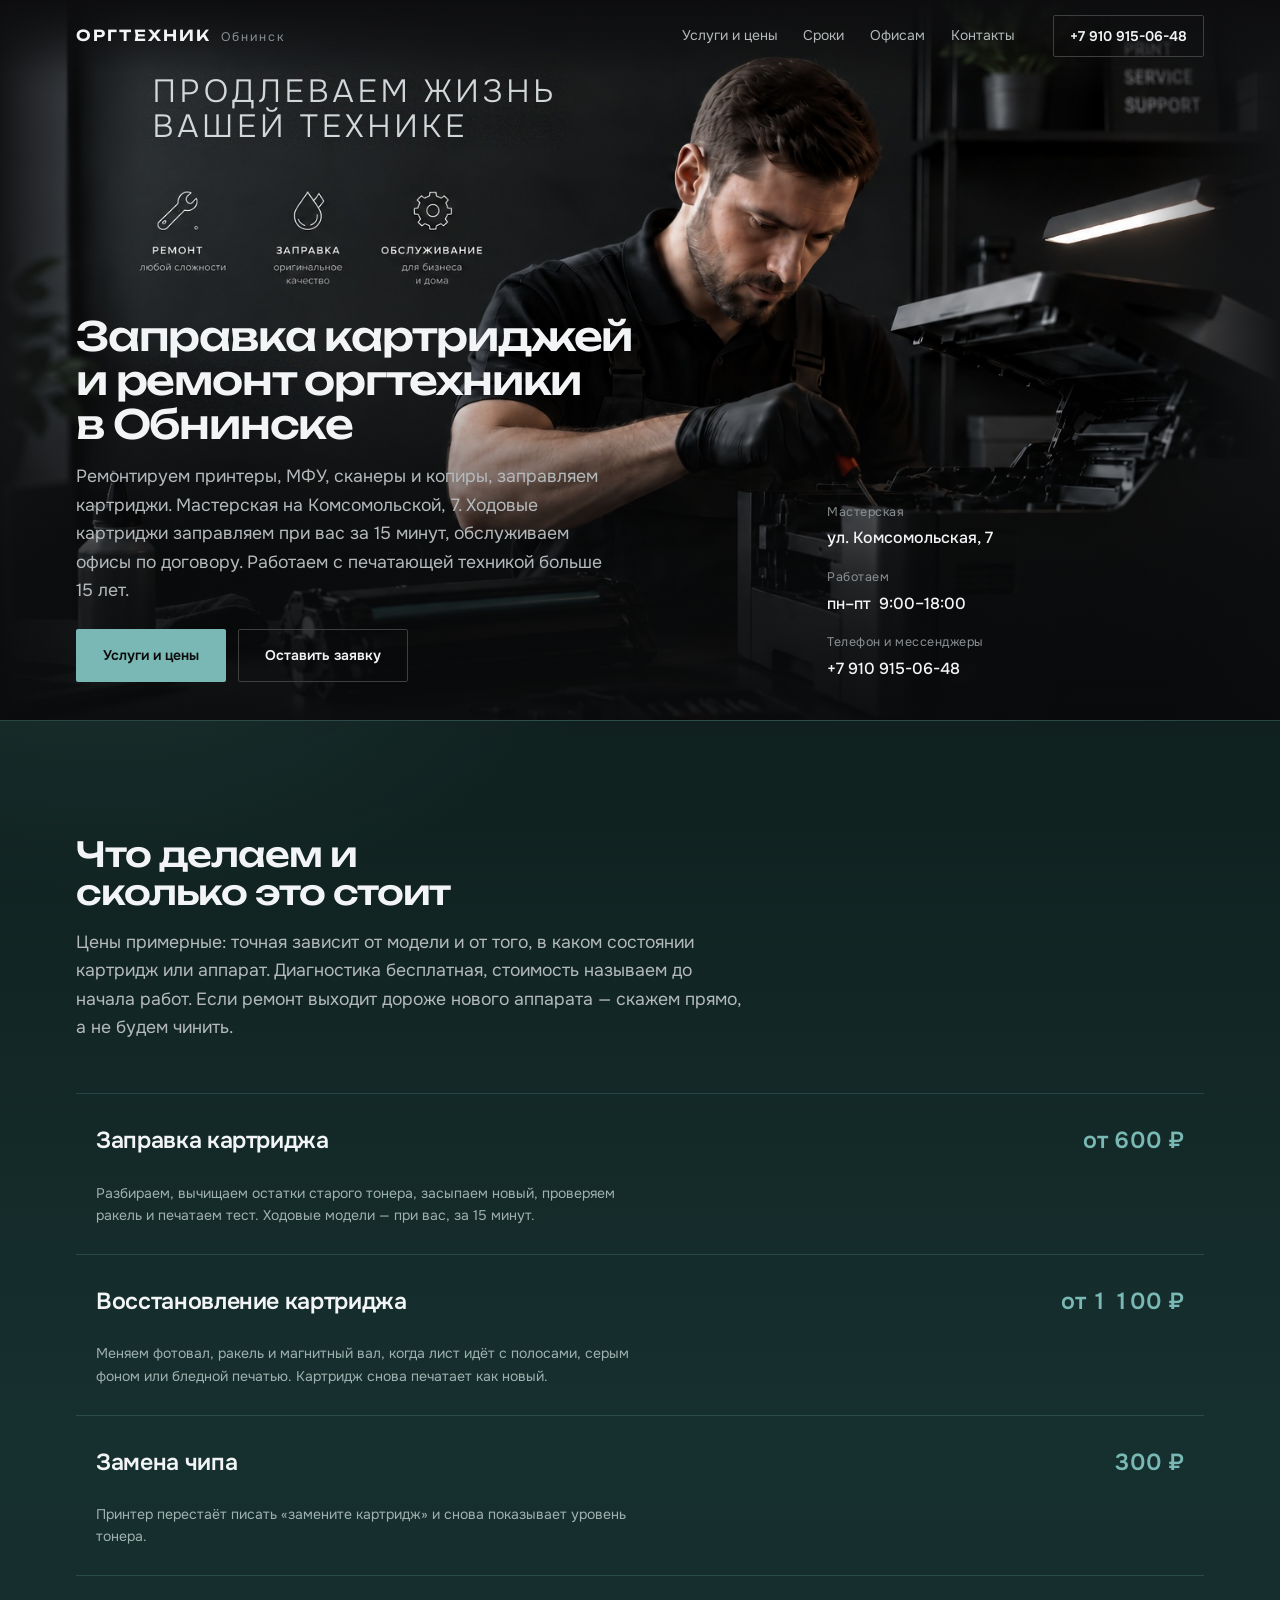
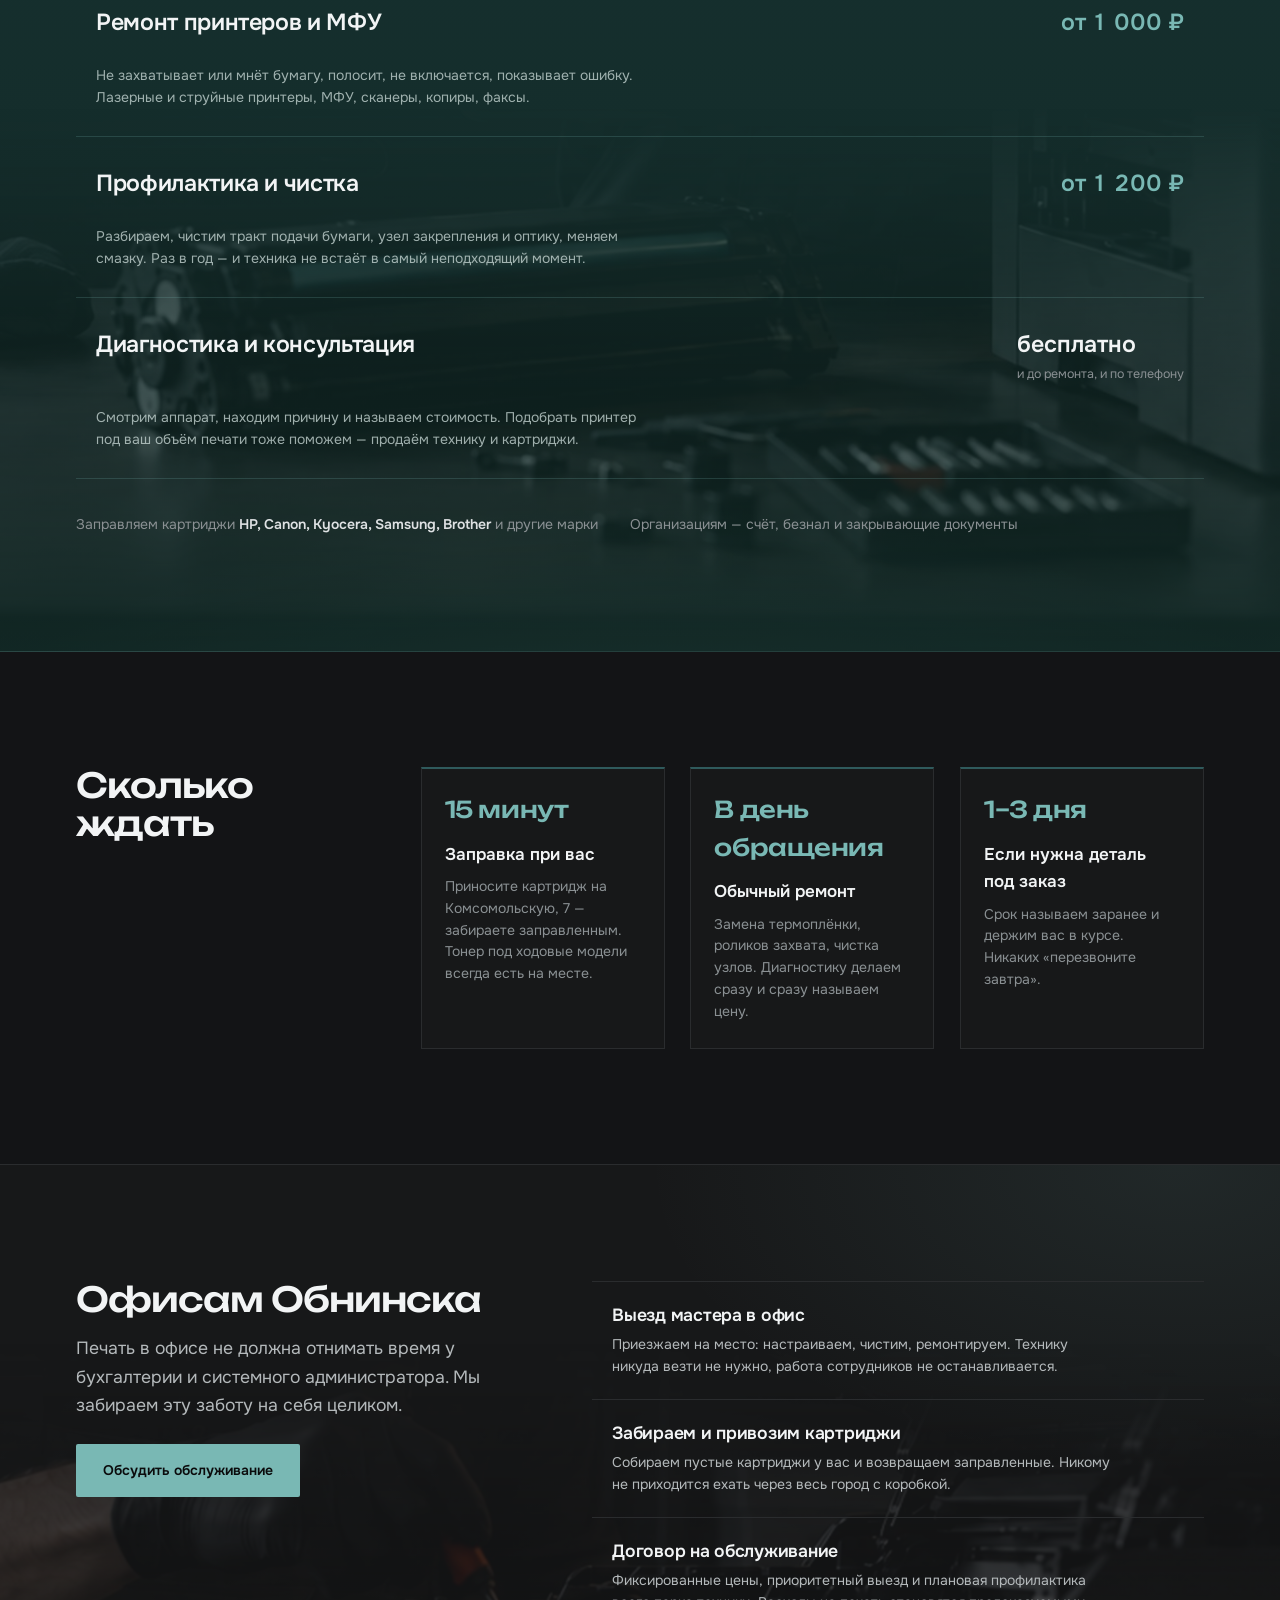
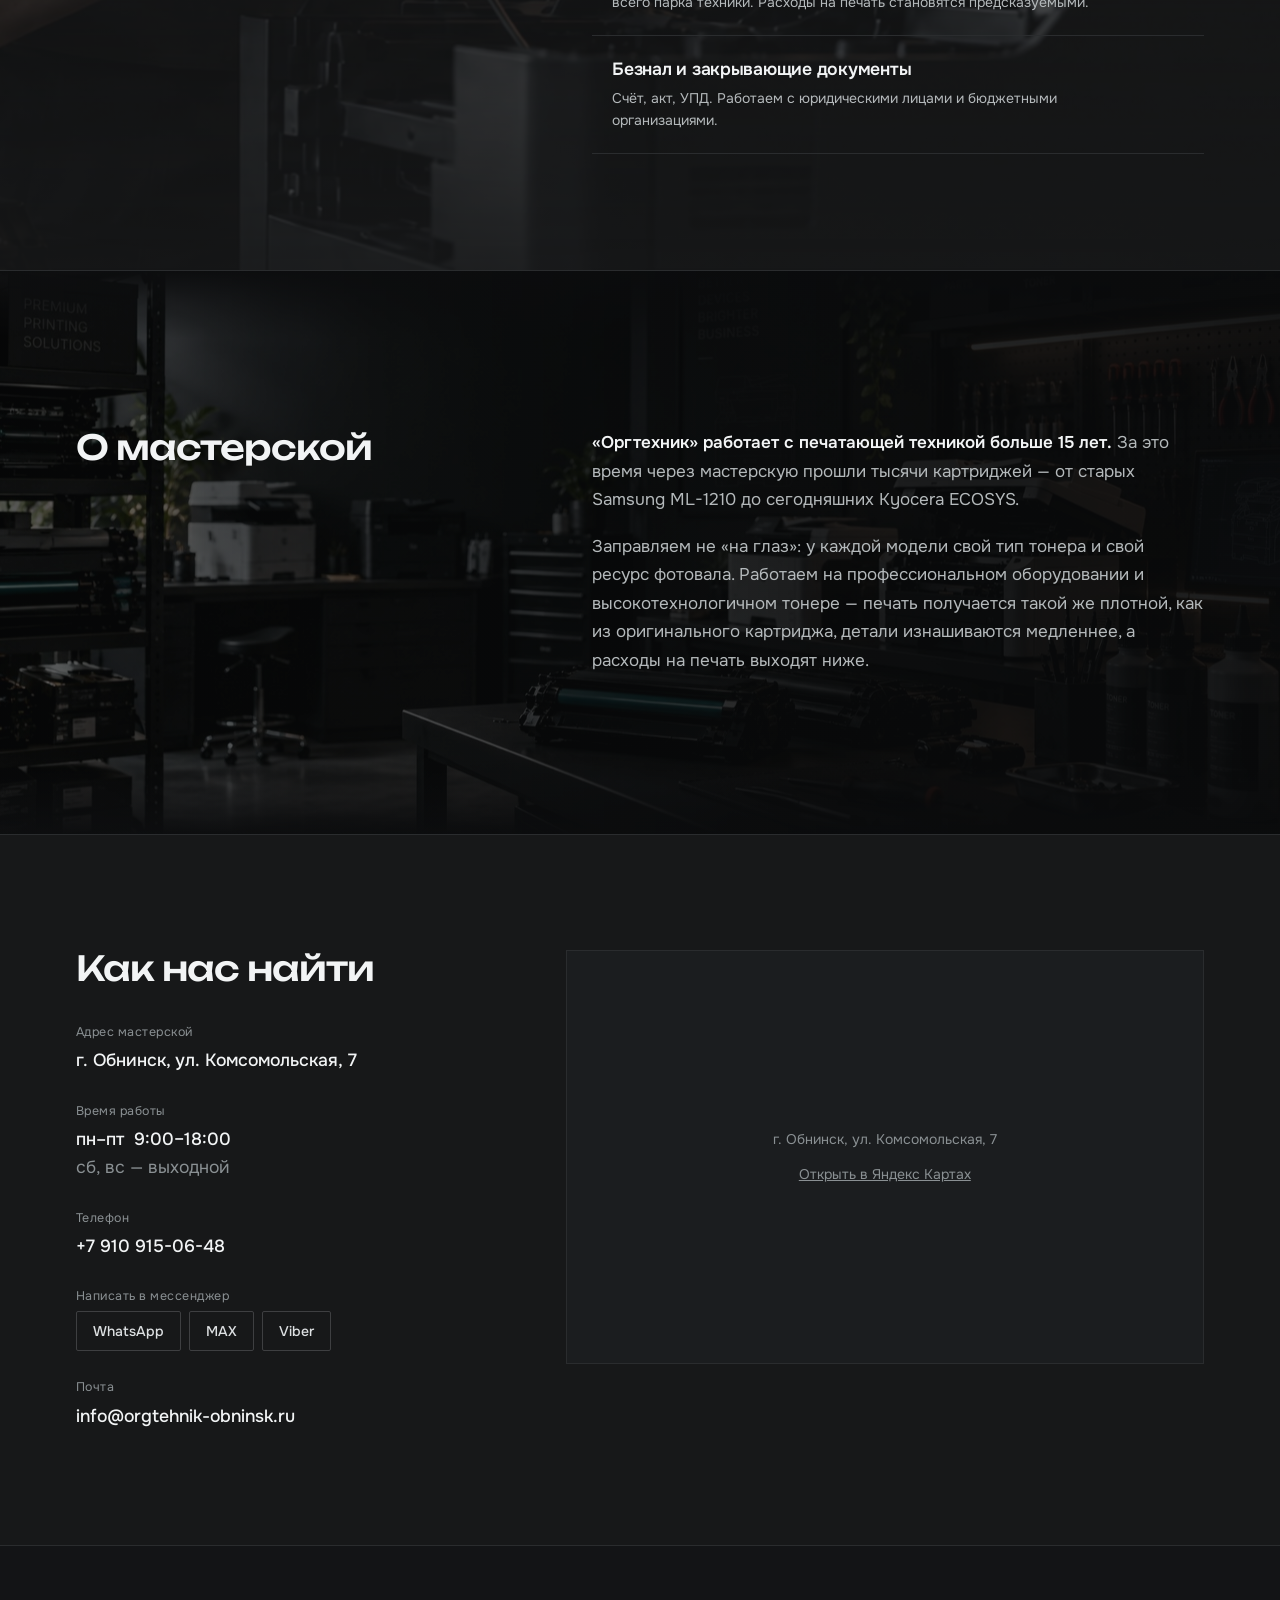
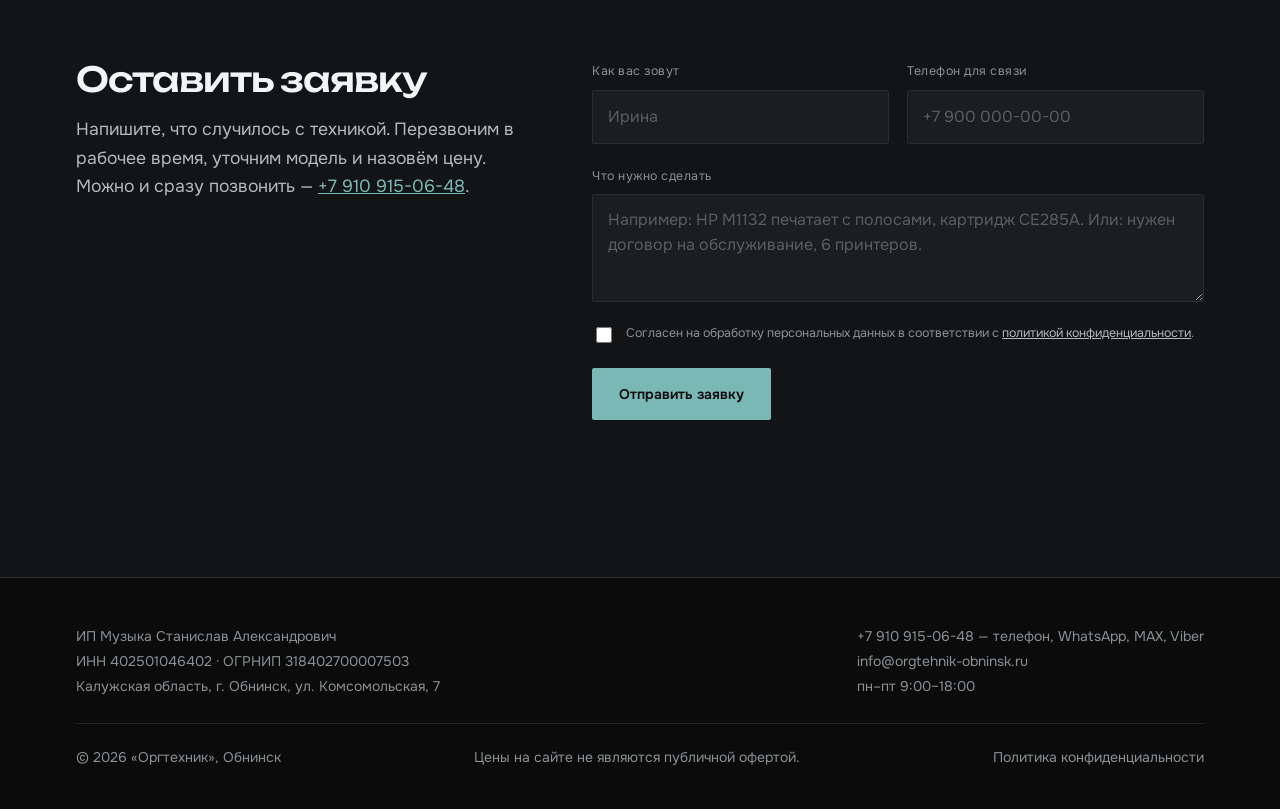
==== index.html @ a23a3994 "Сайт мастерской «Оргтехник», Обнинск Одностраничник на чистом HTML, CSS и JS, без сборки и зависимос" ====
<!doctype html>
<html lang="ru">
<head>
<meta charset="utf-8">
<meta name="viewport" content="width=device-width, initial-scale=1">

<title>Оргтехник — заправка картриджей и ремонт принтеров в Обнинске</title>
<meta name="description" content="Заправка картриджей от 600 ₽ и ремонт принтеров, МФУ, сканеров и копиров в Обнинске. Мастерская на ул. Комсомольская, 7. Выезд в офис, договор на обслуживание, безнал. Опыт более 15 лет.">
<link rel="canonical" href="https://orgtehnik-obninsk.ru/">

<meta property="og:type" content="website">
<meta property="og:locale" content="ru_RU">
<meta property="og:site_name" content="Оргтехник">
<meta property="og:title" content="Оргтехник — заправка картриджей и ремонт принтеров в Обнинске">
<meta property="og:description" content="Заправка при вас за 15 минут, ремонт принтеров и МФУ, обслуживание офисов. Обнинск, ул. Комсомольская, 7.">
<meta property="og:url" content="https://orgtehnik-obninsk.ru/">
<meta property="og:image" content="https://orgtehnik-obninsk.ru/img/hero-1536.jpg">
<meta name="theme-color" content="#131416">

<link rel="icon" href="data:image/svg+xml,%3Csvg xmlns='http://www.w3.org/2000/svg' viewBox='0 0 32 32'%3E%3Crect width='32' height='32' fill='%23131416'/%3E%3Crect x='7' y='9' width='18' height='2.5' fill='%23dee1e3'/%3E%3Crect x='7' y='15' width='18' height='2.5' fill='%23dee1e3'/%3E%3Crect x='7' y='21' width='10' height='2.5' fill='%2379b8b4'/%3E%3C/svg%3E">

<link rel="preconnect" href="https://fonts.googleapis.com">
<link rel="preconnect" href="https://fonts.gstatic.com" crossorigin>
<link href="https://fonts.googleapis.com/css2?family=Onest:wght@300;400;500;600;700&family=Unbounded:wght@400;500;600&display=swap" rel="stylesheet">
<link rel="stylesheet" href="css/styles.css">
</head>

<body>
<a class="skip" href="#main">Перейти к содержанию</a>

<header class="head">
  <div class="wrap head__in">
    <a class="brand" href="#top">
      <span class="brand__name">ОРГТЕХНИК</span>
      <span class="brand__city">Обнинск</span>
    </a>

    <nav class="nav" id="nav" aria-label="Разделы сайта">
      <a href="#price">Услуги и цены</a>
      <a href="#timing">Сроки</a>
      <a href="#business">Офисам</a>
      <a href="#contacts">Контакты</a>
    </nav>

    <a class="head__tel" href="tel:+79109150648">+7&nbsp;910&nbsp;915-06-48</a>

    <button class="burger" type="button" aria-expanded="false" aria-controls="nav" aria-label="Меню">
      <span></span>
    </button>
  </div>
</header>

<main id="main">

  <!-- ---------------------------------------------------------- Обложка -->
  <section class="hero" id="top">
    <div class="hero__media">
      <picture>
        <source media="(max-width: 720px)" srcset="img/hero-mobile.jpg">
        <source media="(max-width: 1100px)" srcset="img/hero-1024.jpg">
        <img src="img/hero-1536.jpg" width="1536" height="1024" fetchpriority="high"
             alt="Мастер сервиса «Оргтехник» разбирает лазерный принтер; на столе лежат картридж, тонер и набор отвёрток">
      </picture>

      <!-- Надписи «Ремонт / Заправка / Обслуживание» нарисованы внутри
           фотографии. Здесь поверх них лежат живые области: подсвечиваются,
           показывают цену и ведут в нужный раздел. Координаты и точное
           положение считает js/app.js — кадр обрезается по-разному на разных
           экранах. -->
      <!-- Эти две фразы раньше были впечатаны в фотографию и мылились при
           растягивании. Теперь они убраны со снимка и набраны текстом —
           остаются резкими на любом экране. -->
      <p class="hero-cap hero-cap--lead" data-cap="lead">Продлеваем жизнь<br>вашей технике</p>
      <p class="hero-cap hero-cap--note" data-cap="note"><span class="hero-cap__rule" aria-hidden="true"></span>Надежная печать<br>каждый день</p>

      <div class="hotspots" id="hotspots">
        <a class="hotspot" href="#price" data-spot="repair">
          <span class="hotspot__tip">от 1 000 ₽</span>
          <span class="sr-only">Ремонт любой сложности, от 1000 рублей — перейти к ценам</span>
        </a>
        <a class="hotspot" href="#price" data-spot="refill">
          <span class="hotspot__tip">от 600 ₽</span>
          <span class="sr-only">Заправка картриджей, от 600 рублей — перейти к ценам</span>
        </a>
        <a class="hotspot" href="#business" data-spot="service">
          <span class="hotspot__tip">по договору</span>
          <span class="sr-only">Обслуживание для бизнеса и дома — перейти к разделу для офисов</span>
        </a>
      </div>
    </div>

    <div class="wrap lede">
      <div>
        <h1>Заправка картриджей и ремонт оргтехники в Обнинске</h1>
        <p class="lede__sub">
          <span class="lede__sub-lead">Ремонтируем принтеры, МФУ, сканеры и&nbsp;копиры,
          заправляем картриджи. Мастерская на&nbsp;Комсомольской,&nbsp;7.</span>
          <span class="lede__sub-more">Ходовые картриджи заправляем при вас за&nbsp;15&nbsp;минут,
          обслуживаем офисы по&nbsp;договору. Работаем с&nbsp;печатающей техникой
          больше 15&nbsp;лет.</span>
        </p>
        <div class="lede__cta">
          <a class="btn btn--primary" href="#price">Услуги и цены</a>
          <a class="btn btn--ghost" href="#order">Оставить заявку</a>
        </div>
      </div>

      <dl class="facts">
        <div>
          <dt>Мастерская</dt>
          <dd>ул.&nbsp;Комсомольская,&nbsp;7</dd>
        </div>
        <div>
          <dt>Работаем</dt>
          <dd>пн–пт&nbsp;&nbsp;9:00–18:00</dd>
        </div>
        <div>
          <dt>Телефон и мессенджеры</dt>
          <dd><a href="tel:+79109150648">+7&nbsp;910&nbsp;915-06-48</a></dd>
        </div>
      </dl>
    </div>
  </section>

  <!-- ------------------------------------------------------ Услуги и цены -->
  <section class="price" id="price">
    <div class="price__photo" aria-hidden="true"></div>
    <div class="wrap">
      <div>
        <h2 class="section-title">Что делаем и сколько это стоит</h2>
        <p class="price__lead">
          Цены примерные: точная зависит от модели и от того, в каком состоянии
          картридж или аппарат. Диагностика бесплатная, стоимость называем до начала
          работ. Если ремонт выходит дороже нового аппарата — скажем прямо,
          а не будем чинить.
        </p>

        <div class="services__grid">

          <article class="svc">
            <h3 class="svc__name">Заправка картриджа</h3>
            <p class="svc__price">от&nbsp;600&nbsp;₽</p>
            <p class="svc__desc">
              Разбираем, вычищаем остатки старого тонера, засыпаем новый, проверяем ракель
              и печатаем тест. Ходовые модели — при вас, за 15&nbsp;минут.
            </p>
          </article>

          <article class="svc">
            <h3 class="svc__name">Восстановление картриджа</h3>
            <p class="svc__price">от&nbsp;1&nbsp;100&nbsp;₽</p>
            <p class="svc__desc">
              Меняем фотовал, ракель и магнитный вал, когда лист идёт с полосами, серым фоном
              или бледной печатью. Картридж снова печатает как новый.
            </p>
          </article>

          <article class="svc">
            <h3 class="svc__name">Замена чипа</h3>
            <p class="svc__price">300&nbsp;₽</p>
            <p class="svc__desc">
              Принтер перестаёт писать «замените картридж» и снова показывает уровень тонера.
            </p>
          </article>

          <article class="svc">
            <h3 class="svc__name">Ремонт принтеров и МФУ</h3>
            <p class="svc__price">от&nbsp;1&nbsp;000&nbsp;₽</p>
            <p class="svc__desc">
              Не захватывает или мнёт бумагу, полосит, не включается, показывает ошибку.
              Лазерные и струйные принтеры, МФУ, сканеры, копиры, факсы.
            </p>
          </article>

          <article class="svc">
            <h3 class="svc__name">Профилактика и чистка</h3>
            <p class="svc__price">от&nbsp;1&nbsp;200&nbsp;₽</p>
            <p class="svc__desc">
              Разбираем, чистим тракт подачи бумаги, узел закрепления и оптику, меняем смазку.
              Раз в год — и техника не встаёт в самый неподходящий момент.
            </p>
          </article>

          <article class="svc">
            <h3 class="svc__name">Диагностика и консультация</h3>
            <p class="svc__price svc__price--free">бесплатно<small>и до&nbsp;ремонта, и&nbsp;по&nbsp;телефону</small></p>
            <p class="svc__desc">
              Смотрим аппарат, находим причину и называем стоимость. Подобрать принтер под ваш
              объём печати тоже поможем — продаём технику и картриджи.
            </p>
          </article>

        </div>

        <div class="price__foot">
          <span>Заправляем картриджи <b>HP, Canon, Kyocera, Samsung, Brother</b> и другие марки</span>
          <span>Организациям — счёт, безнал и закрывающие документы</span>
        </div>
      </div>
    </div>
  </section>

  <!-- ------------------------------------------------------------- Сроки -->
  <section class="timing" id="timing">
    <div class="wrap timing__cols">
      <h2 class="section-title">Сколько ждать</h2>

      <div class="timing__grid">
        <div class="timing__item">
          <p class="timing__when">15 минут</p>
          <p class="timing__what">Заправка при вас</p>
          <p class="timing__note">
            Приносите картридж на Комсомольскую,&nbsp;7 — забираете заправленным.
            Тонер под ходовые модели всегда есть на месте.
          </p>
        </div>

        <div class="timing__item">
          <p class="timing__when">В день обращения</p>
          <p class="timing__what">Обычный ремонт</p>
          <p class="timing__note">
            Замена термоплёнки, роликов захвата, чистка узлов. Диагностику делаем сразу
            и сразу называем цену.
          </p>
        </div>

        <div class="timing__item">
          <p class="timing__when">1–3 дня</p>
          <p class="timing__what">Если нужна деталь под заказ</p>
          <p class="timing__note">
            Срок называем заранее и держим вас в курсе. Никаких «перезвоните завтра».
          </p>
        </div>
      </div>
    </div>
  </section>

  <!-- ------------------------------------------------------------ Бизнесу -->
  <section class="biz" id="business">
    <div class="biz__photo" aria-hidden="true"></div>
    <div class="wrap biz__cols">
      <div>
        <h2 class="section-title">Офисам Обнинска</h2>
        <p class="section-lead">
          Печать в офисе не должна отнимать время у бухгалтерии и системного администратора.
          Мы забираем эту заботу на себя целиком.
        </p>
        <div class="lede__cta">
          <a class="btn btn--primary" href="#order">Обсудить обслуживание</a>
        </div>
      </div>

      <div class="biz__list">
        <div class="biz__item">
          <h3>Выезд мастера в офис</h3>
          <p>
            Приезжаем на место: настраиваем, чистим, ремонтируем. Технику никуда
            везти не нужно, работа сотрудников не останавливается.
          </p>
        </div>
        <div class="biz__item">
          <h3>Забираем и привозим картриджи</h3>
          <p>
            Собираем пустые картриджи у вас и возвращаем заправленные. Никому
            не приходится ехать через весь город с коробкой.
          </p>
        </div>
        <div class="biz__item">
          <h3>Договор на обслуживание</h3>
          <p>
            Фиксированные цены, приоритетный выезд и плановая профилактика всего парка
            техники. Расходы на печать становятся предсказуемыми.
          </p>
        </div>
        <div class="biz__item">
          <h3>Безнал и закрывающие документы</h3>
          <p>
            Счёт, акт, УПД. Работаем с юридическими лицами и бюджетными организациями.
          </p>
        </div>
      </div>
    </div>
  </section>

  <!-- ------------------------------------------------------- О мастерской -->
  <section class="about">
    <div class="about__photo" role="img"
         aria-label="Мастерская: стеллажи с картриджами, принтеры на верстаке, тонер и инструмент на стене"></div>

    <div class="wrap about__inner">
      <h2 class="section-title">О мастерской</h2>

      <div class="about__text">
        <p>
          <strong>«Оргтехник» работает с печатающей техникой больше 15 лет.</strong>
          За это время через мастерскую прошли тысячи картриджей — от старых
          Samsung ML-1210 до сегодняшних Kyocera ECOSYS.
        </p>
        <p>
          Заправляем не «на глаз»: у каждой модели свой тип тонера и свой ресурс фотовала.
          Работаем на профессиональном оборудовании и высокотехнологичном тонере — печать
          получается такой же плотной, как из оригинального картриджа, детали изнашиваются
          медленнее, а расходы на печать выходят ниже.
        </p>
      </div>
    </div>
  </section>

  <!-- ---------------------------------------------------------- Контакты -->
  <section class="contacts" id="contacts">
    <div class="wrap contacts__cols">
      <div>
        <h2 class="section-title">Как нас найти</h2>

        <dl class="cinfo">
          <div>
            <dt>Адрес мастерской</dt>
            <dd>г.&nbsp;Обнинск, ул.&nbsp;Комсомольская,&nbsp;7</dd>
          </div>
          <div>
            <dt>Время работы</dt>
            <dd>пн–пт&nbsp;&nbsp;9:00–18:00<br><span class="muted">сб, вс — выходной</span></dd>
          </div>
          <div>
            <dt>Телефон</dt>
            <dd><a href="tel:+79109150648">+7&nbsp;910&nbsp;915-06-48</a></dd>
          </div>
          <div>
            <dt>Написать в мессенджер</dt>
            <dd class="msgs">
              <a href="https://wa.me/79109150648" target="_blank" rel="noopener">WhatsApp</a>
              <a href="https://max.ru/+79109150648" target="_blank" rel="noopener">MAX</a>
              <a href="viber://chat?number=%2B79109150648">Viber</a>
            </dd>
          </div>
          <div>
            <dt>Почта</dt>
            <dd><a href="mailto:info@orgtehnik-obninsk.ru">info@orgtehnik-obninsk.ru</a></dd>
          </div>
        </dl>
      </div>

      <div>
        <div class="map">
          <div class="map__fallback">
            <p>г. Обнинск, ул. Комсомольская, 7</p>
            <p><a href="https://yandex.ru/maps/?ll=36.601510%2C55.087326&amp;z=17&amp;pt=36.601510%2C55.087326" target="_blank" rel="noopener">Открыть в Яндекс&nbsp;Картах</a></p>
          </div>
          <iframe
            src="https://yandex.ru/map-widget/v1/?text=%D0%9E%D0%B1%D0%BD%D0%B8%D0%BD%D1%81%D0%BA%2C%20%D1%83%D0%BB%D0%B8%D1%86%D0%B0%20%D0%9A%D0%BE%D0%BC%D1%81%D0%BE%D0%BC%D0%BE%D0%BB%D1%8C%D1%81%D0%BA%D0%B0%D1%8F%2C%207&amp;ll=36.601510%2C55.087326&amp;z=17"
            title="Мастерская «Оргтехник» на карте: Обнинск, улица Комсомольская, 7"
            allowfullscreen></iframe>
        </div>
      </div>
    </div>
  </section>

  <!-- ------------------------------------------------------------ Заявка -->
  <section class="order" id="order">
    <div class="wrap order__cols">
      <div>
        <h2 class="section-title">Оставить заявку</h2>
        <p class="section-lead">
          Напишите, что случилось с техникой. Перезвоним в рабочее время, уточним модель
          и назовём цену. Можно и сразу позвонить — <a href="tel:+79109150648" style="color:var(--drum-300)">+7&nbsp;910&nbsp;915-06-48</a>.
        </p>
      </div>

      <form class="form" id="order-form" novalidate>
        <div class="field--row">
          <div class="field">
            <label for="f-name">Как вас зовут</label>
            <input id="f-name" name="name" type="text" placeholder="Ирина" autocomplete="name" required>
          </div>
          <div class="field">
            <label for="f-phone">Телефон для связи</label>
            <input id="f-phone" name="phone" type="tel" placeholder="+7 900 000-00-00" autocomplete="tel" required>
          </div>
        </div>

        <div class="field">
          <label for="f-task">Что нужно сделать</label>
          <textarea id="f-task" name="task"
            placeholder="Например: HP M1132 печатает с полосами, картридж CE285A. Или: нужен договор на обслуживание, 6 принтеров."></textarea>
        </div>

        <label class="consent">
          <input type="checkbox" name="consent" id="f-consent">
          <span>Согласен на обработку персональных данных в соответствии с
            <a href="policy.html">политикой конфиденциальности</a>.</span>
        </label>

        <div>
          <button class="btn btn--primary" type="submit">Отправить заявку</button>
        </div>

        <p class="form__status" id="form-status" role="status"></p>
      </form>
    </div>
  </section>

</main>

<footer class="foot">
  <div class="wrap">
    <div class="foot__top">
      <div class="foot__req">
        <span>ИП Музыка Станислав Александрович</span>
        <span>ИНН 402501046402 · ОГРНИП 318402700007503</span>
        <span>Калужская область, г. Обнинск, ул. Комсомольская, 7</span>
      </div>
      <div class="foot__req">
        <span><a href="tel:+79109150648">+7 910 915-06-48</a> — телефон, WhatsApp, MAX, Viber</span>
        <span><a href="mailto:info@orgtehnik-obninsk.ru">info@orgtehnik-obninsk.ru</a></span>
        <span>пн–пт 9:00–18:00</span>
      </div>
    </div>

    <div class="foot__bottom">
      <span>© <span id="year">2026</span> «Оргтехник», Обнинск</span>
      <span>Цены на сайте не являются публичной офертой.</span>
      <a href="policy.html">Политика конфиденциальности</a>
    </div>
  </div>
</footer>

<script type="application/ld+json">
{
  "@context": "https://schema.org",
  "@type": "LocalBusiness",
  "name": "Оргтехник",
  "description": "Заправка картриджей, ремонт и обслуживание принтеров, МФУ, сканеров и копиров в Обнинске.",
  "url": "https://orgtehnik-obninsk.ru/",
  "image": "https://orgtehnik-obninsk.ru/img/hero-1536.jpg",
  "telephone": "+7-910-915-06-48",
  "email": "info@orgtehnik-obninsk.ru",
  "priceRange": "300–1200 ₽",
  "address": {
    "@type": "PostalAddress",
    "streetAddress": "ул. Комсомольская, 7",
    "addressLocality": "Обнинск",
    "addressRegion": "Калужская область",
    "addressCountry": "RU"
  },
  "geo": {
    "@type": "GeoCoordinates",
    "latitude": 55.087326,
    "longitude": 36.601510
  },
  "openingHoursSpecification": [{
    "@type": "OpeningHoursSpecification",
    "dayOfWeek": ["Monday", "Tuesday", "Wednesday", "Thursday", "Friday"],
    "opens": "09:00",
    "closes": "18:00"
  }],
  "areaServed": { "@type": "City", "name": "Обнинск" },
  "founder": { "@type": "Person", "name": "Музыка Станислав Александрович" }
}
</script>

<script src="js/app.js"></script>
</body>
</html>
---- css/styles.css ----
/* ============================================================================
   ОРГТЕХНИК — Обнинск
   Палитра снята пипеткой с фотографии в шапке: стена, стол, фотовал картриджа.
   Страница продолжает кадр, поэтому фон совпадает со стеной в нём, а крупные
   планы деталей нарезаны из той же съёмки.
   ========================================================================== */

/* --------------------------------------------------------------- 1. Токены */
:root {
  /* нейтральные — из фотографии */
  --ink-1000: #0b0b0c;  /* тень под принтером */
  --ink-900:  #131416;  /* стена слева в кадре — фон страницы */
  --ink-850:  #171819;
  --ink-800:  #1b1d1f;
  --ink-700:  #202426;  /* стена в глубине — панели */
  --ink-600:  #2a2c2e;  /* бутылка тонера — границы */
  --ink-550:  #35312d;  /* столешница — единственный тёплый нейтральный */
  --ink-500:  #3e3f41;
  --ink-400:  #5a5e60;
  --ink-300:  #8a9093;
  --ink-200:  #b4b9bb;
  --paper:    #dee1e3;
  --paper-hi: #f2f4f5;

  /* акцент — бирюза фотовала, лежащего на столе в кадре */
  --drum-900: #16302f;
  --drum-700: #2f5a5c;
  --drum-500: #45777a;
  --drum-300: #79b8b4;
  --drum-200: #a6d6cf;

  /* тоном выделен только один раздел — цены; ниже им же гасится верх полосы */
  --biz-bg: var(--ink-850);
  --biz-rule: var(--ink-600);
  --price-bg: #16302f;
  --price-rule: rgba(121, 184, 180, .2);

  /* сетка */
  --gutter: clamp(20px, 5vw, 56px);
  --measure: 1240px;
  --rule: 1px solid var(--ink-600);

  /* шрифты: Unbounded — заголовки, Onest — весь остальной текст */
  --font: 'Onest', 'Golos Text', ui-sans-serif, system-ui, 'Segoe UI', Roboto, sans-serif;
  --font-display: 'Unbounded', 'Onest', ui-sans-serif, system-ui, sans-serif;

  /* Unbounded заметно шире обычной гротески, поэтому шкала сдержаннее */
  --t-xs:   0.78rem;
  --t-sm:   0.875rem;
  --t-base: 1rem;
  --t-md:   1.1rem;
  --t-lg:   clamp(1.2rem, 1.08rem + 0.6vw, 1.45rem);
  --t-xl:   clamp(1.4rem, 1.05rem + 1.6vw, 2.15rem);
  --t-2xl:  clamp(1.7rem, 1.15rem + 2.5vw, 2.9rem);
}

/* --------------------------------------------------------------- 2. База */
*, *::before, *::after { box-sizing: border-box; }

html {
  -webkit-text-size-adjust: 100%;
  scroll-behavior: smooth;
  scroll-padding-top: 84px;
}

body {
  margin: 0;
  background: var(--ink-900);
  color: var(--paper);
  font-family: var(--font);
  font-size: 1.0625rem;
  line-height: 1.62;
  font-weight: 400;
  -webkit-font-smoothing: antialiased;
  text-rendering: optimizeLegibility;
}

img { display: block; max-width: 100%; }

h1, h2 {
  margin: 0;
  font-family: var(--font-display);
  font-weight: 500;
  color: var(--paper-hi);
  line-height: 1.1;
  letter-spacing: -0.03em;
  text-wrap: balance;
}

h3, h4 {
  margin: 0;
  font-weight: 600;
  color: var(--paper-hi);
  line-height: 1.25;
  letter-spacing: -0.015em;
}

p { margin: 0; }
a { color: inherit; }
button, input, textarea, select { font: inherit; color: inherit; }

:focus-visible {
  outline: 2px solid var(--drum-300);
  outline-offset: 3px;
  border-radius: 2px;
}

.wrap {
  max-width: var(--measure);
  margin-inline: auto;
  padding-inline: var(--gutter);
}

.skip {
  position: absolute;
  left: -9999px;
  top: 0;
  z-index: 100;
  padding: 12px 18px;
  background: var(--drum-300);
  color: var(--ink-900);
  font-weight: 600;
}
.skip:focus { left: 8px; top: 8px; }

.sr-only {
  position: absolute; width: 1px; height: 1px;
  padding: 0; margin: -1px; overflow: hidden;
  clip-path: inset(50%); white-space: nowrap;
}

.section-title {
  font-size: var(--t-xl);
  max-width: 20ch;
}

.section-lead {
  margin-top: 16px;
  max-width: 54ch;
  color: var(--ink-200);
  font-size: var(--t-md);
  line-height: 1.62;
}

section { padding-block: clamp(72px, 9vw, 132px); }

/* --------------------------------------------------------------- 3. Шапка */
.head {
  position: fixed;
  inset: 0 0 auto 0;
  z-index: 50;
  transition: background-color .3s ease, border-color .3s ease, backdrop-filter .3s ease;
  border-bottom: 1px solid transparent;
}
.head::before {
  content: '';
  position: absolute; inset: 0;
  background: linear-gradient(to bottom, rgba(11,11,12,.72), rgba(11,11,12,0));
  pointer-events: none;
  transition: opacity .3s ease;
}
.head.is-stuck {
  background: rgba(19, 20, 22, .9);
  backdrop-filter: blur(14px) saturate(120%);
  border-bottom-color: var(--ink-600);
}
.head.is-stuck::before { opacity: 0; }

.head__in {
  display: flex;
  align-items: center;
  gap: clamp(16px, 3vw, 40px);
  min-height: 72px;
  position: relative;
}

.brand {
  display: flex;
  align-items: baseline;
  gap: 10px;
  text-decoration: none;
  margin-right: auto;
}
.brand__name {
  font-family: var(--font-display);
  font-size: .95rem;
  font-weight: 600;
  letter-spacing: .14em;
  color: var(--paper-hi);
}
.brand__city {
  font-size: var(--t-xs);
  letter-spacing: .16em;
  color: var(--ink-300);
}

.nav { display: flex; gap: clamp(14px, 2vw, 30px); }
.nav a {
  text-decoration: none;
  font-size: var(--t-sm);
  color: var(--ink-200);
  padding-block: 6px;
  border-bottom: 1px solid transparent;
  transition: color .18s ease, border-color .18s ease;
}
.nav a:hover { color: var(--paper-hi); border-bottom-color: var(--drum-500); }

.head__tel {
  text-decoration: none;
  font-weight: 600;
  font-size: var(--t-sm);
  white-space: nowrap;
  color: var(--paper-hi);
  padding: 9px 16px;
  border: 1px solid var(--ink-500);
  border-radius: 2px;
  transition: border-color .2s ease, color .2s ease, background-color .2s ease;
}
.head__tel:hover {
  border-color: var(--drum-500);
  background: rgba(69, 119, 122, .16);
  color: var(--drum-200);
}

.burger {
  display: none;
  background: none;
  border: 1px solid var(--ink-500);
  border-radius: 2px;
  width: 42px; height: 38px;
  cursor: pointer;
  padding: 0;
  position: relative;
}
.burger span,
.burger span::before,
.burger span::after {
  position: absolute;
  left: 11px;
  width: 18px; height: 1.5px;
  background: var(--paper-hi);
  content: '';
  transition: transform .22s ease, opacity .18s ease;
}
.burger span { top: 18px; }
.burger span::before { left: 0; top: -6px; }
.burger span::after  { left: 0; top: 6px; }
.burger[aria-expanded="true"] span { background: transparent; }
.burger[aria-expanded="true"] span::before { transform: translateY(6px) rotate(45deg); }
.burger[aria-expanded="true"] span::after  { transform: translateY(-6px) rotate(-45deg); }

/* --------------------------------------------------------------- 4. Обложка */
.hero { padding: 0; }

/* Кадр идёт от края до края окна. Пропорции 16:9 шире, чем у исходной
   фотографии (3:2), поэтому обрезается только верх и низ — надпись
   «продлеваем жизнь» слева не страдает ни на каком экране. */
.hero__media {
  position: relative;
  width: 100%;
  animation: fade-in 1.1s cubic-bezier(.2, .7, .2, 1) both;
}
/* Края кадра растворяются в фоне страницы. Снизу сильнее всего — там
   фотография переходит в текст; по бокам и сверху мягче, чтобы снимок
   не выглядел вырезанным прямоугольником. */
.hero__media::after {
  content: '';
  position: absolute;
  inset: 0;
  z-index: 1;
  pointer-events: none;
  background:
    linear-gradient(to top,    var(--ink-900) 0%, rgba(19, 20, 22, .38) 5%, rgba(19, 20, 22, 0) 13%),
    linear-gradient(to right,  var(--ink-900) 0%, rgba(19, 20, 22, 0) 11%),
    linear-gradient(to left,   var(--ink-900) 0%, rgba(19, 20, 22, 0) 11%),
    linear-gradient(to bottom, rgba(19, 20, 22, .92) 0%, rgba(19, 20, 22, 0) 13%);
}
/* надписи и живые области — поверх этой дымки */
.hero-cap { z-index: 2; }
.hotspots { z-index: 2; }

.hero__media img {
  width: 100%;
  /* без height:auto атрибуты width/height у <img> перебивают aspect-ratio,
     и на узких экранах кадр начинает резаться по бокам */
  height: auto;
  aspect-ratio: 16 / 9;
  /* Оставляем под кадром место на заголовок, лид и кнопки: они должны
     попадать на первый экран без прокрутки. Отрезается низ снимка —
     надпись и иконки в кадре при этом остаются. */
  max-height: calc(100vh - 240px);
  max-height: calc(100svh - 240px);
  object-fit: cover;
  /* точка кадрирования опущена: сверху над головой мастера пустая стена,
     а внизу стол с картриджем — его и держим в кадре */
  object-position: 30% 27%;
}

/* Надписи поверх кадра. Раньше были впечатаны в фотографию; сняты с неё
   и набраны Montserrat Light — той же геометрической гротеской, что и
   подписи под иконками в кадре. Размеры заданы в пикселях исходного
   снимка и умножаются на --hero-k: так текст масштабируется вместе с
   фотографией и садится ровно на прежнее место. */
.hero-cap {
  position: absolute;
  margin: 0;
  font-family: var(--font);
  font-weight: 300;
  text-transform: uppercase;
  white-space: nowrap;
  pointer-events: none;
  text-rendering: geometricPrecision;
}
.hero-cap--lead {
  font-size: calc(38.5px * var(--hero-k, 1));
  line-height: calc(43px * var(--hero-k, 1));
  letter-spacing: .116em;
  color: rgba(226, 231, 233, .92);
}
.hero-cap--note {
  font-size: calc(18.7px * var(--hero-k, 1));
  line-height: calc(20px * var(--hero-k, 1));
  letter-spacing: .038em;
  color: rgba(152, 159, 161, .95);
}
.hero-cap__rule {
  position: absolute;
  left: 0;
  top: calc(-28px * var(--hero-k, 1));
  width: calc(57px * var(--hero-k, 1));
  height: calc(2px * var(--hero-k, 1));
  background: rgba(152, 159, 161, .7);
}

/* Живые области поверх нарисованных в кадре плашек «Ремонт / Заправка /
   Обслуживание». Положение считает скрипт, здесь только вид. */
.hotspots { position: absolute; inset: 0; pointer-events: none; }

.hotspot {
  position: absolute;
  display: block;
  pointer-events: auto;
  border: 1px solid transparent;
  border-radius: 3px;
  transition: background-color .28s ease, border-color .28s ease, box-shadow .28s ease;
}
.hotspot:hover,
.hotspot:focus-visible {
  background: rgba(121, 184, 180, .13);
  border-color: rgba(121, 184, 180, .5);
  box-shadow: 0 0 30px rgba(121, 184, 180, .2);
}
.hotspot:focus-visible { outline-offset: 5px; }

.hotspot__tip {
  position: absolute;
  left: 50%;
  top: calc(100% + 12px);
  transform: translate(-50%, 5px);
  white-space: nowrap;
  padding: 7px 13px;
  border: 1px solid var(--drum-700);
  border-radius: 2px;
  background: rgba(10, 11, 12, .93);
  color: var(--drum-200);
  font-size: var(--t-xs);
  font-weight: 600;
  letter-spacing: .01em;
  opacity: 0;
  pointer-events: none;
  transition: opacity .22s ease, transform .22s ease;
}
.hotspot:hover .hotspot__tip,
.hotspot:focus-visible .hotspot__tip {
  opacity: 1;
  transform: translate(-50%, 0);
}

.lede {
  display: grid;
  grid-template-columns: minmax(0, 1.55fr) minmax(260px, .85fr);
  gap: clamp(28px, 5vw, 72px);
  padding-block: clamp(40px, 6vw, 76px) clamp(56px, 7vw, 96px);
  animation: rise 1s cubic-bezier(.2, .7, .2, 1) both .18s;
}

.lede h1 {
  font-size: var(--t-2xl);
  line-height: 1.1;
  max-width: 19ch;   /* Unbounded шире обычной гротески — мера длиннее */
}

.lede__sub {
  margin-top: 22px;
  max-width: 46ch;
  color: var(--ink-200);
  font-size: var(--t-md);
  line-height: 1.62;
}

.lede__cta {
  display: flex;
  flex-wrap: wrap;
  gap: 12px;
  margin-top: 34px;
}

.facts {
  align-self: end;
  border-left: var(--rule);
  padding-left: clamp(20px, 2.5vw, 34px);
  display: grid;
  gap: 20px;
  margin: 0;
}
.facts div { display: grid; gap: 3px; }
.facts dt {
  font-size: var(--t-xs);
  color: var(--ink-300);
  letter-spacing: .04em;
}
.facts dd {
  margin: 0;
  font-size: var(--t-base);
  color: var(--paper-hi);
  font-weight: 500;
}
.facts a { text-decoration: none; }
.facts a:hover { color: var(--drum-300); }

/* --------------------------------------------------------------- 5. Кнопки */
.btn {
  display: inline-flex;
  align-items: center;
  justify-content: center;
  gap: 10px;
  padding: 14px 26px;
  border-radius: 2px;
  border: 1px solid transparent;
  font-size: var(--t-sm);
  font-weight: 600;
  text-decoration: none;
  cursor: pointer;
  transition: background-color .2s ease, border-color .2s ease, color .2s ease;
}
.btn--primary { background: var(--drum-300); color: var(--ink-1000); }
.btn--primary:hover { background: var(--drum-200); }

.btn--ghost {
  border-color: var(--ink-500);
  color: var(--paper-hi);
  background: transparent;
}
.btn--ghost:hover {
  border-color: var(--drum-500);
  background: rgba(69, 119, 122, .16);
}

/* ------------------------------------------------------- 6. Цены и услуги
   Блок держится на градиенте и крупном плане картриджа из той же съёмки,
   что и обложка. */
/* Дымный градиент: густая темнота сверху, к низу подсвеченный туман,
   из которого проступает мастерская. */
/* Цены — единственный раздел со своим тоном. Он и есть цель страницы,
   поэтому бирюза работает здесь поверхностью, а не только цифрами. */
.price {
  position: relative;
  overflow: hidden;
  border-block: 1px solid var(--price-rule);
  background:
    radial-gradient(1200px 620px at 50% 118%, rgba(150, 210, 204, .16), transparent 68%),
    radial-gradient(760px 420px at 8% -8%, rgba(121, 184, 180, .12), transparent 70%),
    linear-gradient(180deg, #0f201e 0%, var(--price-bg) 46%, #122926 100%);
}
.price .services__grid { border-top-color: var(--price-rule); }
.price .svc { border-bottom-color: var(--price-rule); }
.price .svc__desc { color: rgba(198, 214, 211, .78); }
.price__lead { color: rgba(214, 228, 226, .9); }

/* фотография не лежит в углу, а проступает из нижней кромки во всю ширину */
.price__photo {
  position: absolute;
  left: 0;
  right: 0;
  bottom: 0;
  height: min(62%, 580px);
  background: url('../img/detail-cartridge.jpg') 50% 100% / cover no-repeat;
  opacity: .58;
  -webkit-mask-image: linear-gradient(to top, #000 0%, rgba(0,0,0,.72) 34%, transparent 94%);
  mask-image: linear-gradient(to top, #000 0%, rgba(0,0,0,.72) 34%, transparent 94%);
  pointer-events: none;
  z-index: 0;
}
/* по нижней кромке идёт подпись — гасим под ней фотографию */
.price__photo::after {
  content: '';
  position: absolute;
  inset: 0;
  background: linear-gradient(to top, rgba(18, 41, 38, .9), rgba(18, 41, 38, .12) 52%);
}

/* фотография лежит абсолютом, поэтому текст поднимаем над ней */
.price > .wrap { position: relative; z-index: 1; }

.price__lead {
  margin-top: 16px;
  max-width: 56ch;
  color: var(--ink-200);
  font-size: var(--t-md);
  line-height: 1.62;
}

.services__grid {
  margin-top: clamp(32px, 4vw, 52px);
  border-top: var(--rule);
}

.svc {
  position: relative;
  display: grid;
  grid-template-columns: minmax(0, 1fr) auto;
  gap: 14px clamp(24px, 4vw, 64px);
  align-items: baseline;
  padding: clamp(20px, 2.4vw, 28px) clamp(12px, 1.6vw, 20px);
  border-bottom: var(--rule);
  transition: background-color .25s ease;
}
/* бирюзовая риска слева вырастает под курсором */
.svc::before {
  content: '';
  position: absolute;
  left: 0; top: -1px; bottom: -1px;
  width: 3px;
  background: var(--drum-300);
  transform: scaleY(0);
  transform-origin: top;
  transition: transform .32s cubic-bezier(.2, .7, .2, 1);
}
.svc:hover { background: rgba(121, 184, 180, .08); }
.svc:hover::before { transform: scaleY(1); }

.svc__name {
  font-size: var(--t-lg);
  font-weight: 600;
  color: var(--paper-hi);
}
.svc__desc {
  grid-column: 1;
  margin-top: 8px;
  max-width: 60ch;
  color: var(--ink-300);
  font-size: var(--t-sm);
  line-height: 1.58;
}
.svc__price {
  grid-row: 1;
  grid-column: 2;
  font-size: var(--t-lg);
  font-weight: 600;
  white-space: nowrap;
  color: var(--drum-300);
  font-variant-numeric: tabular-nums;
  transition: color .25s ease;
}
.svc:hover .svc__price { color: var(--drum-200); }
.svc__price small {
  display: block;
  font-size: var(--t-xs);
  font-weight: 400;
  color: var(--ink-300);
  text-align: right;
}
.svc__price--free, .svc:hover .svc__price--free { color: var(--paper-hi); }

/* «Не знаете, какой у вас картридж» — короткий путь вместо поиска по моделям */
.price__foot {
  margin-top: clamp(24px, 3vw, 34px);
  display: flex;
  flex-wrap: wrap;
  gap: 10px 32px;
  font-size: var(--t-sm);
  color: var(--ink-300);
}
.price__foot b { color: var(--paper); font-weight: 600; }

/* --------------------------------------------------------------- 8. Сроки */
/* Заголовок сбоку, а не сверху: единственный раздел с другой точкой входа —
   он ломает метроном одинаковых блоков в середине страницы. */
.timing__cols {
  display: grid;
  grid-template-columns: minmax(0, .75fr) minmax(0, 2fr);
  gap: clamp(28px, 4vw, 64px);
  align-items: start;
}
.timing__grid {
  display: grid;
  grid-template-columns: repeat(auto-fit, minmax(190px, 1fr));
  gap: clamp(16px, 2vw, 26px);
}
.timing__item {
  background: var(--ink-850);
  border: var(--rule);
  border-top: 2px solid var(--drum-700);
  padding: 22px clamp(16px, 1.8vw, 24px) 26px;
  transition: background-color .25s ease, border-top-color .25s ease;
}
.timing__item:hover {
  background: rgba(121, 184, 180, .08);
  border-top-color: var(--drum-300);
}
.timing__when {
  font-family: var(--font-display);
  font-size: var(--t-lg);
  font-weight: 500;
  letter-spacing: -0.02em;
  color: var(--drum-300);
  transition: color .25s ease;
}
.timing__item:hover .timing__when { color: var(--drum-200); }
.timing__what { margin-top: 12px; color: var(--paper-hi); font-weight: 600; }
.timing__note {
  margin-top: 8px;
  color: var(--ink-300);
  font-size: var(--t-sm);
  line-height: 1.55;
}

/* --------------------------------------------------------------- 9. Бизнес
   Единственный раздел со своим тоном: глубокий сине-зелёный вместо серого.
   Так блок для организаций получает собственную территорию, а фирменная
   бирюза появляется поверхностью, а не только обводкой. */
.biz {
  position: relative;
  overflow: hidden;
  background:
    radial-gradient(760px 440px at 92% 0%, rgba(121, 184, 180, .10), transparent 70%),
    var(--biz-bg);
  border-block: 1px solid var(--biz-rule);
}
/* Фотография уходит фоном под весь блок: заполняет пустоту слева и даёт
   разделу воздух, не занимая отдельной полосы. Кверху растворяется,
   снизу притемнена — текст поверх остаётся читаемым. */
.biz__photo {
  position: absolute;
  left: 0;
  right: 0;
  bottom: 0;
  height: min(78%, 560px);
  background: url('../img/break-hands.jpg') 50% 100% / cover no-repeat;
  opacity: .5;
  -webkit-mask-image: linear-gradient(to top, #000 0%, rgba(0, 0, 0, .72) 42%, transparent 96%);
  mask-image: linear-gradient(to top, #000 0%, rgba(0, 0, 0, .72) 42%, transparent 96%);
  pointer-events: none;
  z-index: 0;
}
.biz__photo::after {
  content: '';
  position: absolute;
  inset: 0;
  background: linear-gradient(to top, rgba(23, 24, 25, .8), rgba(23, 24, 25, .25) 60%);
}
.biz > .wrap { position: relative; z-index: 1; }
.biz .biz__list { border-top-color: var(--biz-rule); }
.biz .biz__item { border-bottom-color: var(--biz-rule); }
.biz .biz__item p { color: var(--ink-200); }
.biz .section-lead { color: var(--ink-200); }
.biz__cols {
  display: grid;
  grid-template-columns: minmax(0, .85fr) minmax(0, 1.15fr);
  gap: clamp(32px, 5vw, 84px);
  align-items: start;
}
.biz__list { border-top: var(--rule); }
.biz__item {
  position: relative;
  padding: 22px clamp(12px, 1.6vw, 20px);
  border-bottom: var(--rule);
  transition: background-color .25s ease;
}
.biz__item::before {
  content: '';
  position: absolute;
  left: 0; top: -1px; bottom: -1px;
  width: 3px;
  background: var(--drum-300);
  transform: scaleY(0);
  transform-origin: top;
  transition: transform .32s cubic-bezier(.2, .7, .2, 1);
}
.biz__item:hover { background: rgba(121, 184, 180, .08); }
.biz__item:hover::before { transform: scaleY(1); }
.biz__item h3 { font-size: var(--t-md); }
.biz__item p {
  margin-top: 7px;
  color: var(--ink-300);
  font-size: var(--t-sm);
  line-height: 1.58;
  max-width: 56ch;
}

/* -------------------------------------------------------------- 10. О нас */
/* Общий план мастерской занимает раздел целиком, текст лежит поверх.
   Затемнение идёт слева направо: слева на снимке стеллажи и тёмная стена —
   там и стоит текст, а верстак с картриджами справа остаётся открытым. */
.about {
  position: relative;
  overflow: hidden;
  display: grid;
  align-content: center;
  min-height: clamp(400px, 44vw, 620px);
}
.about__photo {
  position: absolute;
  inset: 0;
  background: url('../img/about-shop.jpg') 50% 50% / cover no-repeat;
  z-index: 0;
}
.about__photo::after {
  content: '';
  position: absolute;
  inset: 0;
  /* текст стоит справа, а там на снимке самое светлое место — верстак
     и бутылки тонера; вуаль к правому краю плотнее */
  background:
    linear-gradient(to right,
      rgba(9, 10, 11, .62) 0%,
      rgba(9, 10, 11, .74) 34%,
      rgba(9, 10, 11, .88) 62%,
      rgba(9, 10, 11, .92) 100%),
    linear-gradient(to top, var(--ink-900) 0%, rgba(19, 20, 22, 0) 14%),
    linear-gradient(to bottom, var(--ink-900) 0%, rgba(19, 20, 22, 0) 12%);
}
/* раскладка как в остальных разделах: заголовок слева, текст справа */
.about__inner {
  position: relative;
  z-index: 1;
  display: grid;
  grid-template-columns: minmax(0, .85fr) minmax(0, 1.15fr);
  gap: clamp(32px, 5vw, 84px);
  align-items: start;
}
.about__text {
  display: grid;
  gap: 18px;
  color: var(--ink-200);
  max-width: 60ch;
  line-height: 1.68;
}
.about__text strong { color: var(--paper-hi); font-weight: 600; }

/* ------------------------------------------------------------ 11. Контакты */
.contacts { background: var(--ink-850); border-top: var(--rule); }
.contacts__cols {
  display: grid;
  grid-template-columns: minmax(0, .8fr) minmax(0, 1.2fr);
  gap: clamp(32px, 5vw, 72px);
  align-items: start;
}
.cinfo { display: grid; gap: 26px; margin: 34px 0 0; }
.cinfo div { display: grid; gap: 4px; }
.cinfo dt { font-size: var(--t-xs); color: var(--ink-300); letter-spacing: .04em; }
.cinfo dd { margin: 0; font-size: var(--t-md); color: var(--paper-hi); font-weight: 500; }
.cinfo a { text-decoration: none; }
.cinfo a:hover { color: var(--drum-300); }
.cinfo .muted { color: var(--ink-300); font-weight: 400; }

.msgs { display: flex; flex-wrap: wrap; gap: 8px; margin-top: 6px; }
.msgs a {
  font-size: var(--t-sm);
  font-weight: 500;
  text-decoration: none;
  padding: 8px 16px;
  border: 1px solid var(--ink-500);
  border-radius: 2px;
  color: var(--paper);
  transition: border-color .2s ease, background-color .2s ease, color .2s ease;
}
.msgs a:hover {
  border-color: var(--drum-500);
  background: rgba(69, 119, 122, .16);
  color: var(--drum-200);
}

.map {
  border: var(--rule);
  background: var(--ink-800);
  height: clamp(340px, 46vh, 480px);
  position: relative;
  overflow: hidden;
}
.map iframe {
  width: 100%; height: 100%; border: 0; display: block;
  filter: invert(.9) hue-rotate(180deg) saturate(.6) contrast(.92) brightness(1.05);
}
.map__fallback {
  position: absolute; inset: 0;
  display: grid; place-content: center; gap: 12px;
  text-align: center; padding: 24px;
  color: var(--ink-300);
  font-size: var(--t-sm);
}

/* -------------------------------------------------------------- 12. Заявка */
.order { border-top: var(--rule); }
.order__cols {
  display: grid;
  grid-template-columns: minmax(0, .85fr) minmax(0, 1.15fr);
  gap: clamp(32px, 5vw, 84px);
  align-items: start;
}

.form { display: grid; gap: 22px; }
.field { display: grid; gap: 8px; }
.field label { font-size: var(--t-xs); color: var(--ink-300); letter-spacing: .04em; }
.field input,
.field textarea {
  background: var(--ink-800);
  border: 1px solid var(--ink-600);
  border-radius: 2px;
  padding: 13px 15px;
  color: var(--paper-hi);
  font-size: var(--t-base);
  transition: border-color .18s ease, background-color .18s ease;
}
.field input::placeholder,
.field textarea::placeholder { color: var(--ink-400); }
.field input:focus,
.field textarea:focus {
  outline: none;
  border-color: var(--drum-500);
  background: var(--ink-850);
}
.field textarea { resize: vertical; min-height: 108px; line-height: 1.55; }
.field--row { display: grid; grid-template-columns: 1fr 1fr; gap: 18px; }

.consent {
  display: grid;
  grid-template-columns: auto 1fr;
  gap: 11px;
  align-items: start;
  font-size: var(--t-xs);
  color: var(--ink-300);
  line-height: 1.55;
}
.consent input { margin-top: 3px; accent-color: var(--drum-500); width: 16px; height: 16px; }
.consent a { color: var(--ink-200); }

.form__status { font-size: var(--t-sm); color: var(--drum-300); min-height: 1.4em; }
.form__status.is-error { color: #e0a99b; }

/* -------------------------------------------------------------- 13. Подвал */
.foot {
  background: var(--ink-1000);
  border-top: var(--rule);
  padding-block: 48px 40px;
  font-size: var(--t-sm);
  color: var(--ink-300);
}
.foot__top {
  display: flex;
  flex-wrap: wrap;
  gap: 22px 48px;
  justify-content: space-between;
  align-items: baseline;
  padding-bottom: 26px;
  border-bottom: 1px solid var(--ink-700);
}
.foot__req { display: grid; gap: 4px; max-width: 56ch; line-height: 1.5; }
.foot__bottom {
  display: flex;
  flex-wrap: wrap;
  gap: 12px 32px;
  justify-content: space-between;
  padding-top: 22px;
}
.foot a { color: var(--ink-300); text-decoration: none; }
.foot a:hover { color: var(--drum-300); }

/* ------------------------------------------------------------- 14. Движение */
@keyframes rise {
  from { opacity: 0; transform: translateY(20px); }
  to   { opacity: 1; transform: none; }
}
@keyframes fade-in {
  from { opacity: 0; }
  to   { opacity: 1; }
}

@media (prefers-reduced-motion: reduce) {
  html { scroll-behavior: auto; }
  *, *::before, *::after {
    animation-duration: .001ms !important;
    animation-iteration-count: 1 !important;
    transition-duration: .001ms !important;
  }
}

/* на тач-экранах подсветки нет — там нет курсора */
@media (hover: none) {
  .svc:hover, .biz__item:hover { background: transparent; }
  .svc:hover::before, .biz__item:hover::before { transform: scaleY(0); }
  .timing__item:hover { background: var(--ink-850); border-top-color: var(--drum-700); }
  .timing__item:hover .timing__when { color: var(--drum-300); }
}

/* ------------------------------------------------------------ 15. Адаптив */
/* ---------------------- Обложка на широком экране: текст поверх кадра
   Так фотографию не приходится обрезать снизу ради заголовка — она
   занимает экран целиком, и стол с картриджем остаётся в кадре.
   Текст ложится на нижнюю часть, под ним затемнение. */
@media (min-width: 1100px) {
  .hero { position: relative; }

  .hero__media img {
    max-height: calc(100vh - 76px);
    max-height: calc(100svh - 76px);
    object-position: 30% 33%;
  }
  .hero__media::after {
    background:
      linear-gradient(to top, rgba(10, 11, 12, .95) 0%, rgba(10, 11, 12, .74) 20%, rgba(19, 20, 22, 0) 48%),
      linear-gradient(to right, var(--ink-900) 0%, rgba(19, 20, 22, 0) 11%),
      linear-gradient(to left,  var(--ink-900) 0%, rgba(19, 20, 22, 0) 11%),
      linear-gradient(to bottom, rgba(19, 20, 22, .92) 0%, rgba(19, 20, 22, 0) 13%);
  }

  .lede {
    position: absolute;
    left: 0;
    right: 0;
    bottom: clamp(26px, 3vw, 52px);
    z-index: 3;
    padding-block: 0;
    align-items: end;
  }
  .lede h1 { font-size: clamp(1.9rem, 1.1rem + 1.9vw, 2.5rem); max-width: 17ch; }
  .lede__sub { margin-top: 16px; max-width: 44ch; }
  .lede__cta { margin-top: 24px; }
  .facts { border-left: 0; padding-left: 0; gap: 16px; }

  /* три текстовых блока слева — уже толпа; нижнюю подпись убираем */
  .hero-cap--note { display: none; }
}

@media (max-width: 1080px) {
  .lede { grid-template-columns: 1fr; }
  .facts {
    border-left: 0;
    border-top: var(--rule);
    padding-left: 0;
    padding-top: 26px;
    grid-template-columns: repeat(auto-fit, minmax(190px, 1fr));
    gap: 22px 32px;
  }
  .biz__cols, .about__inner, .contacts__cols, .order__cols,
  .timing__cols { grid-template-columns: 1fr; }
  .about__text { margin-top: 20px; }
  .section-title { max-width: 26ch; }
  .price__photo { height: min(48%, 420px); opacity: .42; }
}

@media (max-width: 860px) {
  html { scroll-padding-top: 72px; }
  .nav {
    position: absolute;
    top: 100%; left: 0; right: 0;
    flex-direction: column;
    gap: 0;
    background: rgba(19, 20, 22, .97);
    backdrop-filter: blur(14px);
    border-block: 1px solid var(--ink-600);
    padding: 6px var(--gutter) 14px;
  }
  .nav[hidden] { display: none; }
  .nav a { padding-block: 13px; border-bottom: 1px solid var(--ink-700); }
  .nav a:last-child { border-bottom: 0; }
  .burger { display: block; order: 3; }
  .head__tel { order: 2; padding: 8px 13px; }
  .brand__city { display: none; }

  .hero__media { max-width: none; }

  /* на узком экране текст идёт во всю ширину — вуаль делаем сплошной */
  .about__photo::after {
    background:
      linear-gradient(to right, rgba(9, 10, 11, .93) 0%, rgba(9, 10, 11, .86) 100%),
      linear-gradient(to top, var(--ink-900) 0%, rgba(19, 20, 22, 0) 18%),
      linear-gradient(to bottom, var(--ink-900) 0%, rgba(19, 20, 22, 0) 15%);
  }

  .svc { grid-template-columns: 1fr; }
  .svc__price { grid-row: auto; grid-column: 1; order: 3; }
  .svc__price small { text-align: left; }


  .field--row { grid-template-columns: 1fr; }
}

/* На телефоне подставляется вертикальный кроп, высоту задаём явно —
   так кадр не прыгает и заголовок сразу виден краем. */
@media (max-width: 720px) {
  /* Первый экран телефона должен вместить фотографию, текст и кнопки сразу,
     без прокрутки. Поэтому здесь подставляется отдельный кроп 5:4 — на нём
     видно и лицо мастера, и раскрытый принтер, но по высоте он вдвое ниже
     вертикального. Высота считается от ШИРИНЫ экрана: от высоты окна она
     зависеть не должна, иначе во встроенных окнах (страница артефакта
     в приложении) кадр становится низким и cover срезает низ. */
  .hero__media img {
    height: auto;
    aspect-ratio: 3 / 2;
    max-height: none;
    object-position: 50% 38%;
  }

  .lede { padding-block: 20px 32px; }
  .lede h1 { font-size: 1.4rem; line-height: 1.16; max-width: 24ch; }
  .lede__sub { margin-top: 14px; font-size: var(--t-base); }
  /* на первом экране оставляем только «чем занимаемся» — остальное
     повторяется ниже, в услугах и «о мастерской» */
  .lede__sub-more { display: none; }
  .lede__cta { margin-top: 22px; gap: 10px; }
  .lede__cta .btn { padding: 13px 18px; }
  /* вертикальный кроп берёт только правую часть снимка — левых надписей
     и иконок там нет */
  .hotspots, .hero-cap { display: none; }
}

@media (max-width: 520px) {
  .facts { grid-template-columns: 1fr; }
  .price__photo { height: min(40%, 320px); opacity: .34; }
}
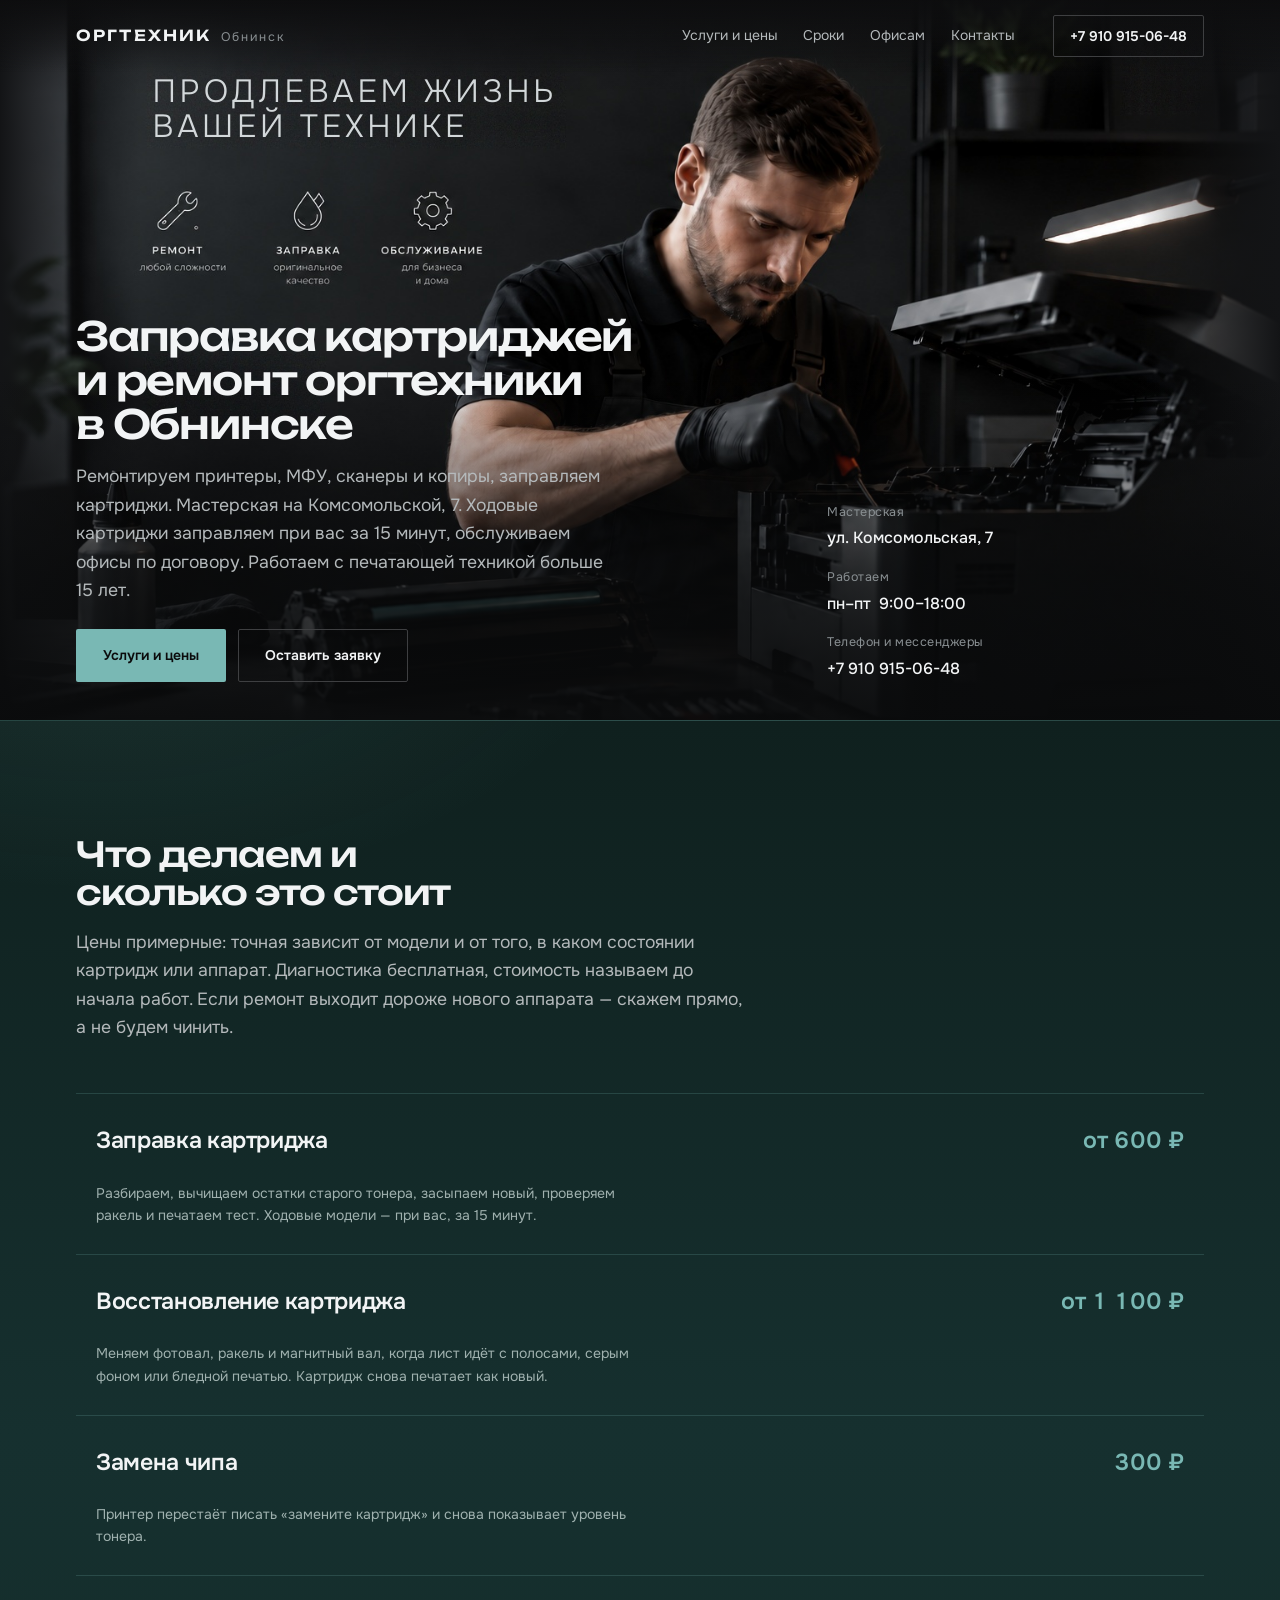
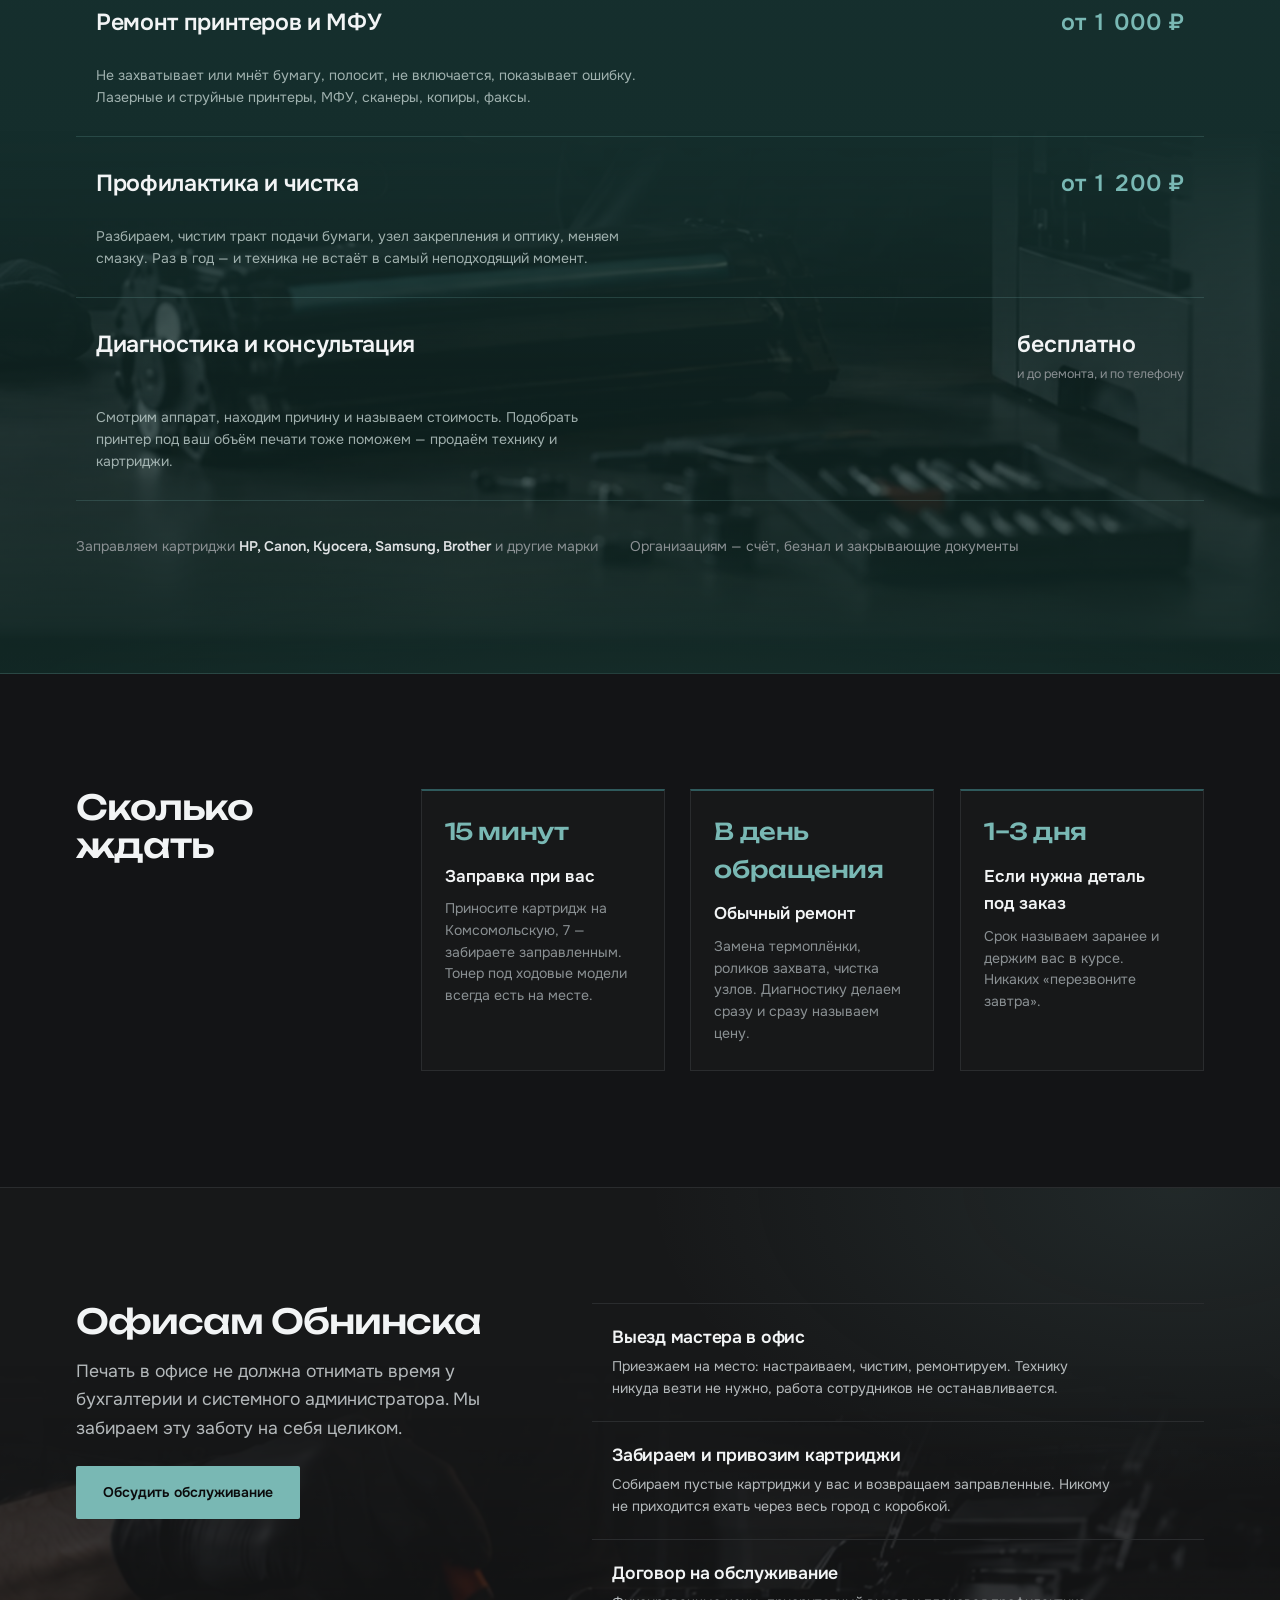
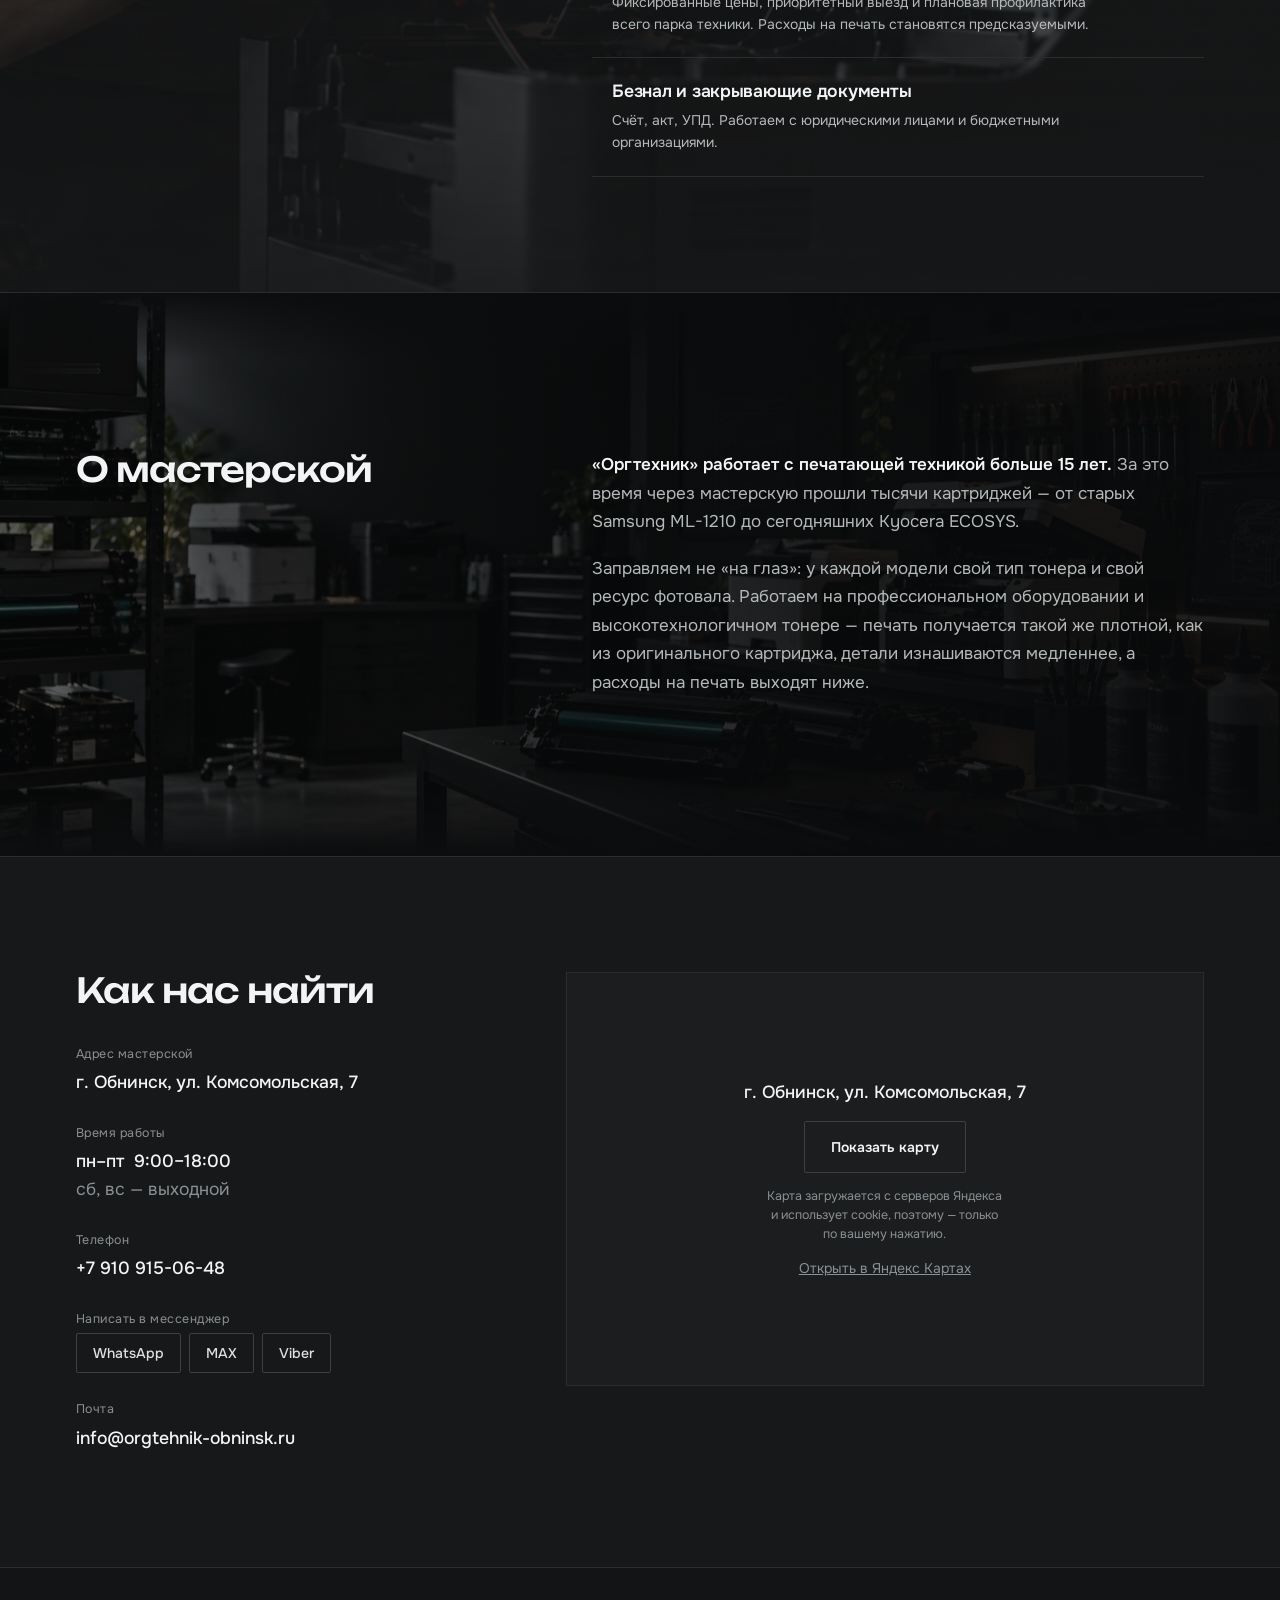
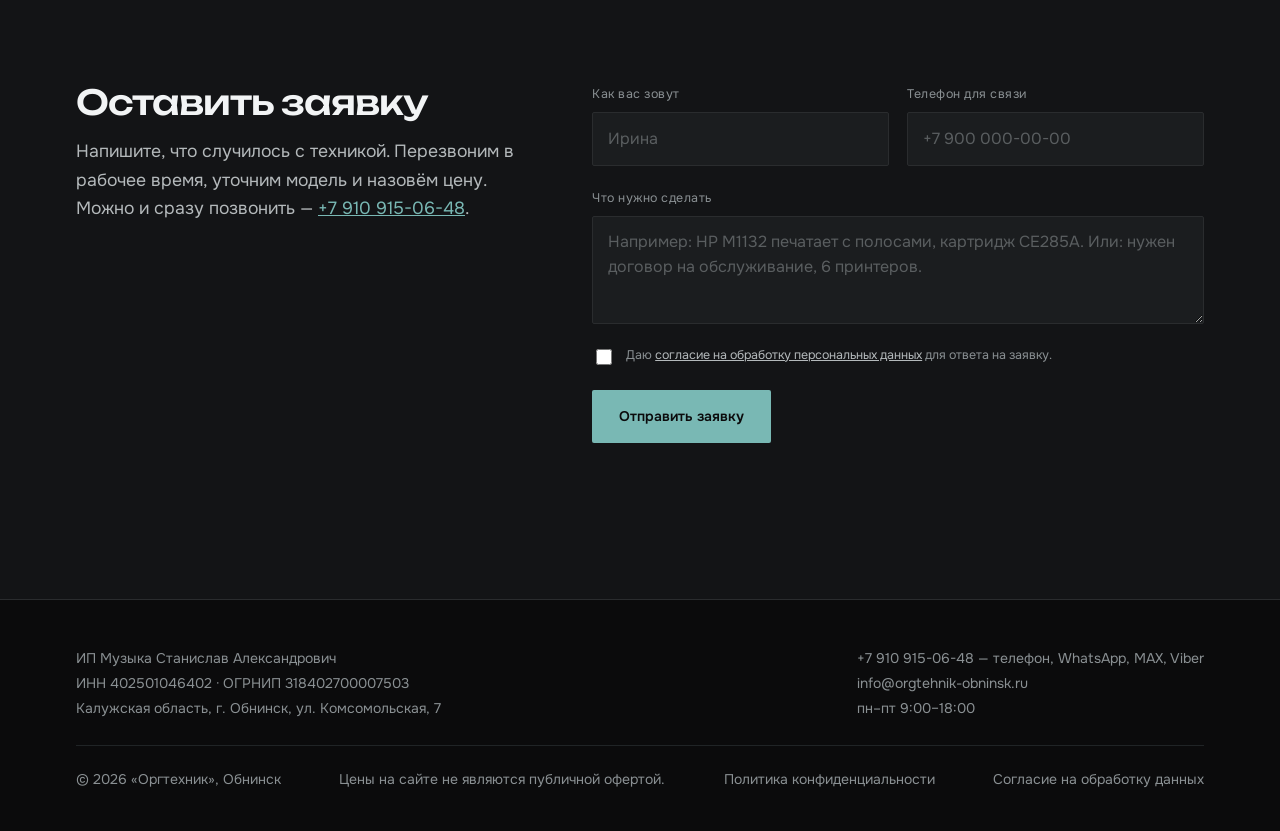
==== commit b5bde458: "Юридическая часть: согласие, политика, свои шрифты, карта по кнопке - consent.html — согласие на обр" ====
--- a/index.html
+++ b/index.html
@@ -19,9 +19,9 @@
 
 <link rel="icon" href="data:image/svg+xml,%3Csvg xmlns='http://www.w3.org/2000/svg' viewBox='0 0 32 32'%3E%3Crect width='32' height='32' fill='%23131416'/%3E%3Crect x='7' y='9' width='18' height='2.5' fill='%23dee1e3'/%3E%3Crect x='7' y='15' width='18' height='2.5' fill='%23dee1e3'/%3E%3Crect x='7' y='21' width='10' height='2.5' fill='%2379b8b4'/%3E%3C/svg%3E">
 
-<link rel="preconnect" href="https://fonts.googleapis.com">
-<link rel="preconnect" href="https://fonts.gstatic.com" crossorigin>
-<link href="https://fonts.googleapis.com/css2?family=Onest:wght@300;400;500;600;700&family=Unbounded:wght@400;500;600&display=swap" rel="stylesheet">
+<link rel="preload" href="fonts/onest-cyrillic.woff2" as="font" type="font/woff2" crossorigin>
+<link rel="preload" href="fonts/unbounded-cyrillic.woff2" as="font" type="font/woff2" crossorigin>
+<link rel="stylesheet" href="css/fonts.css">
 <link rel="stylesheet" href="css/styles.css">
 </head>
 
@@ -341,15 +341,13 @@
       </div>
 
       <div>
-        <div class="map">
+        <div class="map" id="map">
           <div class="map__fallback">
-            <p>г. Обнинск, ул. Комсомольская, 7</p>
+            <p class="map__addr">г.&nbsp;Обнинск, ул.&nbsp;Комсомольская,&nbsp;7</p>
+            <button type="button" class="btn btn--ghost map__load" id="map-load">Показать карту</button>
+            <p class="map__note">Карта загружается с&nbsp;серверов Яндекса и&nbsp;использует cookie, поэтому&nbsp;— только по&nbsp;вашему нажатию.</p>
             <p><a href="https://yandex.ru/maps/?ll=36.601510%2C55.087326&amp;z=17&amp;pt=36.601510%2C55.087326" target="_blank" rel="noopener">Открыть в Яндекс&nbsp;Картах</a></p>
           </div>
-          <iframe
-            src="https://yandex.ru/map-widget/v1/?text=%D0%9E%D0%B1%D0%BD%D0%B8%D0%BD%D1%81%D0%BA%2C%20%D1%83%D0%BB%D0%B8%D1%86%D0%B0%20%D0%9A%D0%BE%D0%BC%D1%81%D0%BE%D0%BC%D0%BE%D0%BB%D1%8C%D1%81%D0%BA%D0%B0%D1%8F%2C%207&amp;ll=36.601510%2C55.087326&amp;z=17"
-            title="Мастерская «Оргтехник» на карте: Обнинск, улица Комсомольская, 7"
-            allowfullscreen></iframe>
         </div>
       </div>
     </div>
@@ -386,8 +384,8 @@
 
         <label class="consent">
           <input type="checkbox" name="consent" id="f-consent">
-          <span>Согласен на обработку персональных данных в соответствии с
-            <a href="policy.html">политикой конфиденциальности</a>.</span>
+          <span>Даю <a href="consent.html">согласие на обработку персональных данных</a>
+            для ответа на заявку.</span>
         </label>
 
         <div>
@@ -420,6 +418,7 @@
       <span>© <span id="year">2026</span> «Оргтехник», Обнинск</span>
       <span>Цены на сайте не являются публичной офертой.</span>
       <a href="policy.html">Политика конфиденциальности</a>
+      <a href="consent.html">Согласие на обработку данных</a>
     </div>
   </div>
 </footer>
--- a/css/fonts.css
+++ b/css/fonts.css
@@ -0,0 +1,111 @@
+/* Шрифты лежат на нашем сервере, а не у Google: так браузер посетителя
+   не отправляет свой IP-адрес за границу. Лицензия SIL OFL разрешает
+   раздавать шрифты вместе с сайтом. Файлы — вариативные, один на подмножество. */
+/* cyrillic-ext */
+@font-face {
+  font-family: 'Onest';
+  font-style: normal;
+  font-weight: 300 700;
+  font-display: swap;
+  src: url(../fonts/onest-cyrillic-ext.woff2) format('woff2');
+  unicode-range: U+0460-052F, U+1C80-1C8A, U+20B4, U+2DE0-2DFF, U+A640-A69F, U+FE2E-FE2F;
+}
+/* cyrillic */
+@font-face {
+  font-family: 'Onest';
+  font-style: normal;
+  font-weight: 300 700;
+  font-display: swap;
+  src: url(../fonts/onest-cyrillic.woff2) format('woff2');
+  unicode-range: U+0301, U+0400-045F, U+0490-0491, U+04B0-04B1, U+2116;
+}
+/* math */
+@font-face {
+  font-family: 'Onest';
+  font-style: normal;
+  font-weight: 300 700;
+  font-display: swap;
+  src: url(../fonts/onest-math.woff2) format('woff2');
+  unicode-range: U+0302-0303, U+0305, U+0307-0308, U+0310, U+0312, U+0315, U+031A, U+0326-0327, U+032C, U+032F-0330, U+0332-0333, U+0338, U+033A, U+0346, U+034D, U+0391-03A1, U+03A3-03A9, U+03B1-03C9, U+03D1, U+03D5-03D6, U+03F0-03F1, U+03F4-03F5, U+2016-2017, U+2034-2038, U+203C, U+2040, U+2043, U+2047, U+2050, U+2057, U+205F, U+2070-2071, U+2074-208E, U+2090-209C, U+20D0-20DC, U+20E1, U+20E5-20EF, U+2100-2112, U+2114-2115, U+2117-2121, U+2123-214F, U+2190, U+2192, U+2194-21AE, U+21B0-21E5, U+21F1-21F2, U+21F4-2211, U+2213-2214, U+2216-22FF, U+2308-230B, U+2310, U+2319, U+231C-2321, U+2336-237A, U+237C, U+2395, U+239B-23B7, U+23D0, U+23DC-23E1, U+2474-2475, U+25AF, U+25B3, U+25B7, U+25BD, U+25C1, U+25CA, U+25CC, U+25FB, U+266D-266F, U+27C0-27FF, U+2900-2AFF, U+2B0E-2B11, U+2B30-2B4C, U+2BFE, U+3030, U+FF5B, U+FF5D, U+1D400-1D7FF, U+1EE00-1EEFF;
+}
+/* symbols */
+@font-face {
+  font-family: 'Onest';
+  font-style: normal;
+  font-weight: 300 700;
+  font-display: swap;
+  src: url(../fonts/onest-symbols.woff2) format('woff2');
+  unicode-range: U+0001-000C, U+000E-001F, U+007F-009F, U+20DD-20E0, U+20E2-20E4, U+2150-218F, U+2190, U+2192, U+2194-2199, U+21AF, U+21E6-21F0, U+21F3, U+2218-2219, U+2299, U+22C4-22C6, U+2300-243F, U+2440-244A, U+2460-24FF, U+25A0-27BF, U+2800-28FF, U+2921-2922, U+2981, U+29BF, U+29EB, U+2B00-2BFF, U+4DC0-4DFF, U+FFF9-FFFB, U+10140-1018E, U+10190-1019C, U+101A0, U+101D0-101FD, U+102E0-102FB, U+10E60-10E7E, U+1D2C0-1D2D3, U+1D2E0-1D37F, U+1F000-1F0FF, U+1F100-1F1AD, U+1F1E6-1F1FF, U+1F30D-1F30F, U+1F315, U+1F31C, U+1F31E, U+1F320-1F32C, U+1F336, U+1F378, U+1F37D, U+1F382, U+1F393-1F39F, U+1F3A7-1F3A8, U+1F3AC-1F3AF, U+1F3C2, U+1F3C4-1F3C6, U+1F3CA-1F3CE, U+1F3D4-1F3E0, U+1F3ED, U+1F3F1-1F3F3, U+1F3F5-1F3F7, U+1F408, U+1F415, U+1F41F, U+1F426, U+1F43F, U+1F441-1F442, U+1F444, U+1F446-1F449, U+1F44C-1F44E, U+1F453, U+1F46A, U+1F47D, U+1F4A3, U+1F4B0, U+1F4B3, U+1F4B9, U+1F4BB, U+1F4BF, U+1F4C8-1F4CB, U+1F4D6, U+1F4DA, U+1F4DF, U+1F4E3-1F4E6, U+1F4EA-1F4ED, U+1F4F7, U+1F4F9-1F4FB, U+1F4FD-1F4FE, U+1F503, U+1F507-1F50B, U+1F50D, U+1F512-1F513, U+1F53E-1F54A, U+1F54F-1F5FA, U+1F610, U+1F650-1F67F, U+1F687, U+1F68D, U+1F691, U+1F694, U+1F698, U+1F6AD, U+1F6B2, U+1F6B9-1F6BA, U+1F6BC, U+1F6C6-1F6CF, U+1F6D3-1F6D7, U+1F6E0-1F6EA, U+1F6F0-1F6F3, U+1F6F7-1F6FC, U+1F700-1F7FF, U+1F800-1F80B, U+1F810-1F847, U+1F850-1F859, U+1F860-1F887, U+1F890-1F8AD, U+1F8B0-1F8BB, U+1F8C0-1F8C1, U+1F900-1F90B, U+1F93B, U+1F946, U+1F984, U+1F996, U+1F9E9, U+1FA00-1FA6F, U+1FA70-1FA7C, U+1FA80-1FA89, U+1FA8F-1FAC6, U+1FACE-1FADC, U+1FADF-1FAE9, U+1FAF0-1FAF8, U+1FB00-1FBFF;
+}
+/* vietnamese */
+@font-face {
+  font-family: 'Onest';
+  font-style: normal;
+  font-weight: 300 700;
+  font-display: swap;
+  src: url(../fonts/onest-vietnamese.woff2) format('woff2');
+  unicode-range: U+0102-0103, U+0110-0111, U+0128-0129, U+0168-0169, U+01A0-01A1, U+01AF-01B0, U+0300-0301, U+0303-0304, U+0308-0309, U+0323, U+0329, U+1EA0-1EF9, U+20AB;
+}
+/* latin-ext */
+@font-face {
+  font-family: 'Onest';
+  font-style: normal;
+  font-weight: 300 700;
+  font-display: swap;
+  src: url(../fonts/onest-latin-ext.woff2) format('woff2');
+  unicode-range: U+0100-02BA, U+02BD-02C5, U+02C7-02CC, U+02CE-02D7, U+02DD-02FF, U+0304, U+0308, U+0329, U+1D00-1DBF, U+1E00-1E9F, U+1EF2-1EFF, U+2020, U+20A0-20AB, U+20AD-20C0, U+2113, U+2C60-2C7F, U+A720-A7FF;
+}
+/* latin */
+@font-face {
+  font-family: 'Onest';
+  font-style: normal;
+  font-weight: 300 700;
+  font-display: swap;
+  src: url(../fonts/onest-latin.woff2) format('woff2');
+  unicode-range: U+0000-00FF, U+0131, U+0152-0153, U+02BB-02BC, U+02C6, U+02DA, U+02DC, U+0304, U+0308, U+0329, U+2000-206F, U+20AC, U+2122, U+2191, U+2193, U+2212, U+2215, U+FEFF, U+FFFD;
+}
+/* cyrillic-ext */
+@font-face {
+  font-family: 'Unbounded';
+  font-style: normal;
+  font-weight: 400 600;
+  font-display: swap;
+  src: url(../fonts/unbounded-cyrillic-ext.woff2) format('woff2');
+  unicode-range: U+0460-052F, U+1C80-1C8A, U+20B4, U+2DE0-2DFF, U+A640-A69F, U+FE2E-FE2F;
+}
+/* cyrillic */
+@font-face {
+  font-family: 'Unbounded';
+  font-style: normal;
+  font-weight: 400 600;
+  font-display: swap;
+  src: url(../fonts/unbounded-cyrillic.woff2) format('woff2');
+  unicode-range: U+0301, U+0400-045F, U+0490-0491, U+04B0-04B1, U+2116;
+}
+/* vietnamese */
+@font-face {
+  font-family: 'Unbounded';
+  font-style: normal;
+  font-weight: 400 600;
+  font-display: swap;
+  src: url(../fonts/unbounded-vietnamese.woff2) format('woff2');
+  unicode-range: U+0102-0103, U+0110-0111, U+0128-0129, U+0168-0169, U+01A0-01A1, U+01AF-01B0, U+0300-0301, U+0303-0304, U+0308-0309, U+0323, U+0329, U+1EA0-1EF9, U+20AB;
+}
+/* latin-ext */
+@font-face {
+  font-family: 'Unbounded';
+  font-style: normal;
+  font-weight: 400 600;
+  font-display: swap;
+  src: url(../fonts/unbounded-latin-ext.woff2) format('woff2');
+  unicode-range: U+0100-02BA, U+02BD-02C5, U+02C7-02CC, U+02CE-02D7, U+02DD-02FF, U+0304, U+0308, U+0329, U+1D00-1DBF, U+1E00-1E9F, U+1EF2-1EFF, U+2020, U+20A0-20AB, U+20AD-20C0, U+2113, U+2C60-2C7F, U+A720-A7FF;
+}
+/* latin */
+@font-face {
+  font-family: 'Unbounded';
+  font-style: normal;
+  font-weight: 400 600;
+  font-display: swap;
+  src: url(../fonts/unbounded-latin.woff2) format('woff2');
+  unicode-range: U+0000-00FF, U+0131, U+0152-0153, U+02BB-02BC, U+02C6, U+02DA, U+02DC, U+0304, U+0308, U+0329, U+2000-206F, U+20AC, U+2122, U+2191, U+2193, U+2212, U+2215, U+FEFF, U+FFFD;
+}
--- a/css/styles.css
+++ b/css/styles.css
@@ -788,17 +788,23 @@
   position: relative;
   overflow: hidden;
 }
+/* Карта вставляется скриптом только после нажатия «Показать карту»:
+   до этого Яндекс не получает ни запроса, ни cookie. */
 .map iframe {
+  position: absolute; inset: 0; z-index: 1;
   width: 100%; height: 100%; border: 0; display: block;
   filter: invert(.9) hue-rotate(180deg) saturate(.6) contrast(.92) brightness(1.05);
 }
 .map__fallback {
   position: absolute; inset: 0;
-  display: grid; place-content: center; gap: 12px;
+  display: grid; place-content: center; gap: 14px;
   text-align: center; padding: 24px;
   color: var(--ink-300);
   font-size: var(--t-sm);
 }
+.map__addr { color: var(--paper-hi); font-size: var(--t-md); font-weight: 500; }
+.map__load { justify-self: center; }
+.map__note { max-width: 36ch; margin-inline: auto; font-size: var(--t-xs); line-height: 1.5; }
 
 /* -------------------------------------------------------------- 12. Заявка */
 .order { border-top: var(--rule); }
